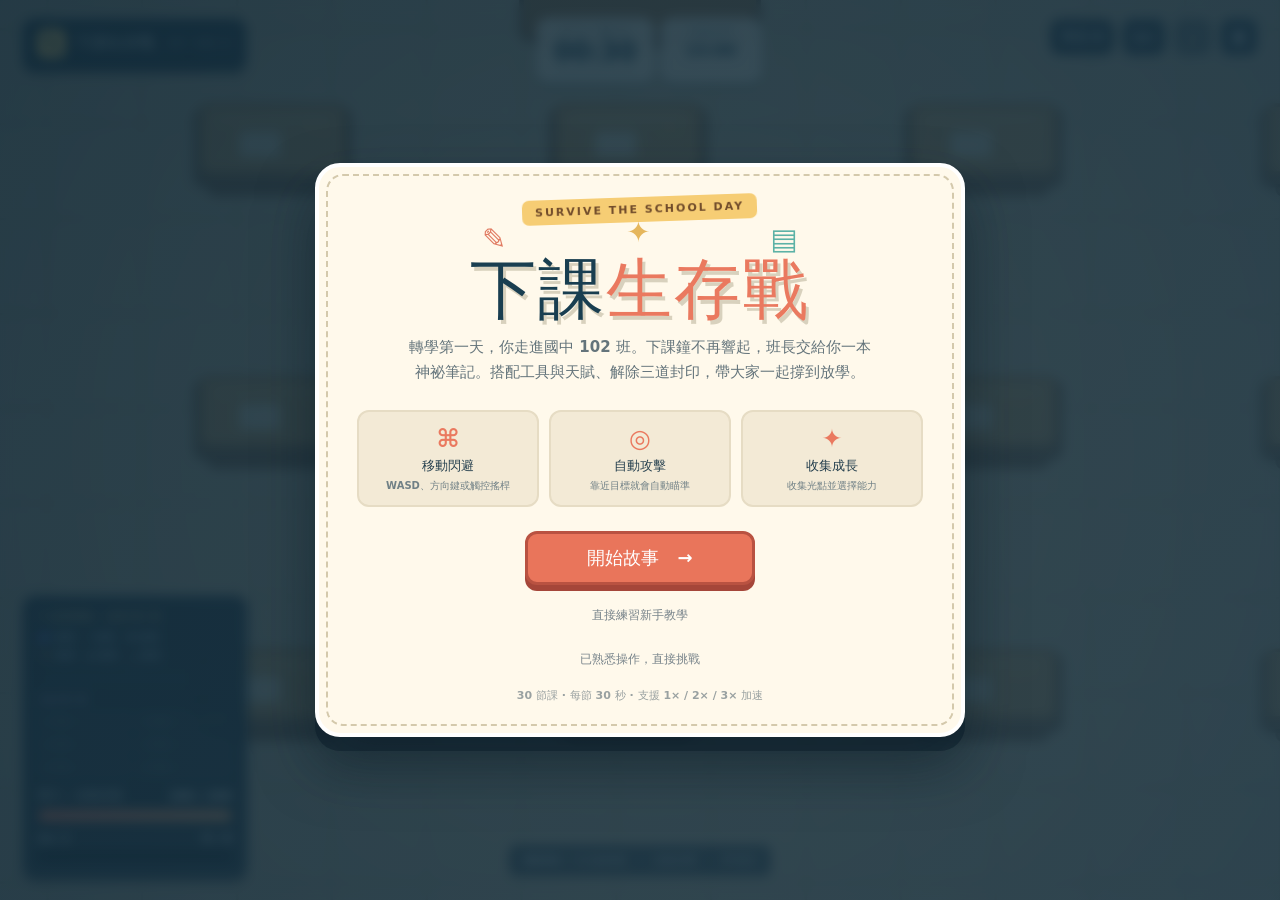
==== index.html @ 1d4821b0 "Polish gameplay, animate story, and expand enemy combat" ====
<!doctype html>
<html lang="zh-Hant">
<head>
  <meta charset="utf-8">
  <meta name="viewport" content="width=device-width, initial-scale=1, viewport-fit=cover">
  <meta name="theme-color" content="#172b3c">
  <title>下課生存戰｜國中 102 班</title>
  <link rel="stylesheet" href="style.css">
  <link rel="stylesheet" href="story.css">
  <link rel="stylesheet" href="tools.css">
  <link rel="stylesheet" href="polish.css">
</head>
<body>
  <main id="game-shell" aria-label="下課生存戰遊戲">
    <canvas id="game" aria-label="教室生存遊戲畫面"></canvas>

    <div class="topbar">
      <div class="brand"><span class="brand-icon">✎</span><span>下課生存戰</span><small>國中 102 班</small></div>
      <div class="hud-center">
        <div class="timer-box"><span id="lesson-label" class="hud-label">第 1 / 30 節</span><strong id="timer">00:30</strong><div class="lesson-progress" aria-hidden="true"><div id="lesson-fill"></div></div></div>
        <div class="wave-box"><span class="hud-label">距離放學</span><strong id="wave">15:00</strong></div>
      </div>
      <div class="hud-right"><span id="kill-count">擊退 0</span><button id="speed-btn" class="icon-btn speed-btn" aria-label="遊戲速度 1 倍，點擊切換" title="切換 1×、2×、3×（F）">1×</button><button id="sound-btn" class="icon-btn" aria-label="開啟音效" title="音效">♪</button><button id="pause-btn" class="icon-btn" aria-label="暫停遊戲" title="暫停">Ⅱ</button></div>
    </div>

    <div class="status-panel">
      <div class="loadout"><span id="loadout-label">✎ 鉛筆揮砍 · 道具 0 / 6</span><strong id="weapon-levels">🫐 0/5　⌖ 0/5　✹ 0/5<br>🏹 0/5　▰ 0/5　△ 0/5</strong></div>
      <div class="talent-loadout"><span id="talent-label">天賦 0 / 6</span><div id="talent-slots" class="talent-slots"></div></div>
      <small id="slow-label" class="slow-label" hidden>減速 3.0 秒</small>
      <small id="stun-label" class="stun-label" hidden>眩暈 1.0 秒</small>
      <small id="hp-warning" class="hp-warning" hidden role="status">體力偏低！保持移動、等候回血</small>
      <div class="status-row"><span title="每秒自動回復 2 點體力">體力 · 自動回復</span><strong id="hp-text">200 / 200</strong></div>
      <div class="bar hp-bar"><div id="hp-fill"></div></div>
      <div class="status-row xp-row"><span id="level-text">Lv. 1</span><strong id="xp-text">0 / 6</strong></div>
      <div class="bar xp-bar"><div id="xp-fill"></div></div>
    </div>

    <div id="toast" class="toast" aria-live="polite"></div>
    <aside id="chapter-dialogue" class="chapter-dialogue" hidden aria-label="102 班劇情對話">
      <div class="dialogue-heading"><span id="dialogue-speaker"></span><strong id="dialogue-title"></strong></div>
      <p id="dialogue-text" aria-live="polite"></p>
      <button id="dialogue-next" type="button">收起對話 ×</button>
    </aside>
    <div id="boss-health" class="boss-health" hidden><div><strong id="boss-name">Boss</strong><span id="boss-hp"></span></div><div class="bar"><div id="boss-fill"></div></div></div>
    <div class="bottom-hint">WASD / 方向鍵移動　·　自動攻擊　·　P 暫停</div>
    <div id="joystick" class="joystick" aria-hidden="true"><div id="stick"></div></div>
    <div id="tutorial-panel" class="tutorial-panel" hidden role="region" aria-label="新手教學">
      <span id="tutorial-count">教學 1 / 16 · 安全練習</span>
      <div class="tutorial-progress"><div id="tutorial-fill"></div></div>
      <strong id="tutorial-title" aria-live="polite">先熟悉移動</strong>
      <p id="tutorial-description">用 WASD、方向鍵或左下角搖桿移動轉學生。</p>
      <div id="tutorial-objective" class="tutorial-objective"></div>
      <small id="tutorial-feedback" class="tutorial-feedback"></small>
      <ul id="tutorial-detail" class="tutorial-detail" hidden>
        <li>第 5～9 節逐步加入威龍、比特、深藍、訓犬員與戳眼方塊人；第 10 節起加入牧羊人。</li>
        <li>避開手雷與陷阱警示，先處理召喚者；深藍可從側面或背後攻擊。被戳眼時半邊視野會遮蔽 3 秒。</li>
        <li>第 11 節起，大聲公方塊人會發射音波；命中後眩暈 1 秒，暫時不能移動或發動攻擊。</li>
        <li>第 12 節起，飛踢方塊人會叫出倒楣蛋，再把他踢飛當成遠程武器；看到準備動作就側移閃避。</li>
        <li>第 13 節起，閃身拳手會快速側移接昇龍拳，離開前方扇形或繞背閃避；第 14 節起，飛踢重擊手會直線飛踢再重擊，先側移躲飛踢，再離開落地提示圈。</li>
        <li>第 10 節：瓶蓋收藏家會丟瓶蓋。</li>
        <li>第 20 節：雙人單車隊，一人衝撞、一人丟輪胎；兩人都倒下才算擊敗。</li>
        <li>第 30 節：擊敗最終 Boss，撐到放學鐘響才能通關。</li>
        <li>Boss 登場時場上小怪與敵方投射物、陷阱消失；Boss 戰暫停課節計時與小怪生成。整組 Boss 擊敗後恢復倒數。</li>
        <li>Boss 半血後會暴走，加快攻擊；看到蓄力方向先閃避，再找空檔反擊。</li>
        <li>工具與天賦各最多裝備 6 個，鉛筆另外保留。每種工具最多 5 級。</li>
      </ul>
      <div class="tutorial-actions"><button id="tutorial-next" type="button" hidden>我準備好了 →</button><button id="skip-tutorial" type="button">跳過教學，開始挑戰</button></div>
    </div>

    <section id="start-screen" class="overlay visible" aria-labelledby="start-title">
      <div class="hero-card">
        <div class="hero-badge">SURVIVE THE SCHOOL DAY</div>
        <div class="hero-doodles"><span>✎</span><span>✦</span><span>▤</span></div>
        <h1 id="start-title">下課<span>生存戰</span></h1>
        <p class="hero-subtitle">轉學第一天，你走進國中 102 班。下課鐘不再響起，班長交給你一本神祕筆記。搭配工具與天賦、解除三道封印，帶大家一起撐到放學。</p>
        <div class="how-to">
          <div><span class="how-icon">⌘</span><strong>移動閃避</strong><small>WASD、方向鍵或觸控搖桿</small></div>
          <div><span class="how-icon">◎</span><strong>自動攻擊</strong><small>靠近目標就會自動瞄準</small></div>
          <div><span class="how-icon">✦</span><strong>收集成長</strong><small>收集光點並選擇能力</small></div>
        </div>
        <button id="start-btn" class="primary-btn">開始故事 <span>→</span></button>
        <button id="practice-btn" class="secondary-btn">直接練習新手教學</button>
        <button id="quick-start-btn" class="secondary-btn">已熟悉操作，直接挑戰</button>
        <p class="microcopy">30 節課 · 每節 30 秒 · 支援 1× / 2× / 3× 加速</p>
      </div>
    </section>

    <section id="story-screen" class="overlay" aria-labelledby="story-title">
      <div class="story-card">
        <div class="story-top"><span>102 班 · 轉學第一天</span><span id="story-progress">01 / 06</span></div>
        <div id="story-art" class="story-art animated-story-art" aria-hidden="true"><canvas id="story-canvas" width="900" height="300"></canvas></div>
        <h2 id="story-title"></h2>
        <p id="story-text"></p>
        <div class="story-actions"><button id="story-skip" class="text-btn">跳過劇情</button><button id="story-next" class="primary-btn">下一頁 <span>→</span></button></div>
      </div>
    </section>

    <section id="tutorial-done-screen" class="overlay" aria-labelledby="tutorial-done-title">
      <div class="modal-card end-modal">
        <div class="modal-kicker">READY!</div>
        <h2 id="tutorial-done-title">教學完成</h2>
        <p>你已完成移動、裝備、超級進化與閃避練習！正式挑戰從鉛筆開局，重新收集工具與天賦，撐過 30 節課並擊敗三組 Boss。</p>
        <div class="tutorial-recap"><span>✓ 移動與自動攻擊</span><span>✓ 三選一與拾取裝備</span><span>✓ 天賦配對與超級進化</span><span>✓ 閃避、減速與敵人提示</span><span>✓ 回血、暫停與倍速</span><span>✓ 裝備上限與 Boss 規則</span></div>
        <button id="tutorial-done-btn" class="primary-btn">進入教室 <span>→</span></button>
        <button id="tutorial-replay-btn" class="secondary-btn">再練習一次</button>
      </div>
    </section>

    <section id="upgrade-screen" class="overlay" aria-labelledby="upgrade-title">
      <div class="modal-card upgrade-modal">
        <div class="modal-kicker">LEVEL UP!</div>
        <h2 id="upgrade-title">課間靈感</h2>
        <p>工具與天賦隨機三選一，選完要撿起。工具滿 5 級＋對應天賦可超級進化。</p>
        <p id="tutorial-upgrade-guide" class="tutorial-upgrade-guide" hidden></p>
        <div id="upgrade-options" class="upgrade-options"></div>
        <div class="key-hint">按 1、2、3 也可以選擇</div>
        <button id="upgrade-skip-tutorial" class="secondary-btn" hidden>跳過教學，開始挑戰</button>
      </div>
    </section>

    <section id="pause-screen" class="overlay" aria-labelledby="pause-title">
      <div class="modal-card end-modal">
        <div class="modal-kicker">TAKE A BREATH</div>
        <h2 id="pause-title">暫停一下</h2>
        <p>準備好再回教室。</p>
        <details class="loadout-guide-panel" open><summary>我的裝備與進化條件</summary><div id="loadout-guide"></div></details>
        <details class="story-journal"><summary>102 班劇情回顧</summary><div id="pause-story-log"></div></details>
        <button id="resume-btn" class="primary-btn">繼續遊戲 <span>→</span></button>
        <button id="pause-restart-btn" class="secondary-btn">重新開始</button>
      </div>
    </section>

    <section id="end-screen" class="overlay" aria-labelledby="end-title">
      <div class="modal-card end-modal">
        <div id="end-kicker" class="modal-kicker">GAME OVER</div>
        <h2 id="end-title">再試一次！</h2>
        <p id="end-description"></p>
        <div class="ending-art" aria-hidden="true"><canvas id="ending-canvas" width="900" height="300"></canvas></div>
        <p id="end-epilogue" class="end-epilogue"></p>
        <details class="story-journal"><summary>102 班劇情回顧</summary><div id="end-story-log"></div></details>
        <div class="result-stats"><div><strong id="result-time">00:00</strong><span>課程進度</span></div><div><strong id="result-kills">0</strong><span>擊退敵人</span></div><div><strong id="result-level">1</strong><span>達到等級</span></div></div>
        <button id="restart-btn" class="primary-btn">再玩一局 <span>↻</span></button>
      </div>
    </section>
  </main>
  <script src="game.js" defer></script>
</body>
</html>
---- style.css ----
:root{font-family:Nunito,"Noto Sans TC",system-ui,sans-serif;color:#183249;background:#172b3c;font-synthesis:none}*{box-sizing:border-box}html,body{width:100%;height:100%;margin:0;overflow:hidden}button{font:inherit;cursor:pointer}#game-shell{position:relative;width:100%;height:100%;min-height:400px;overflow:hidden;background:#d9ceb7}canvas{display:block;width:100%;height:100%;touch-action:none}.topbar{position:absolute;top:0;left:0;right:0;display:flex;align-items:flex-start;justify-content:space-between;gap:16px;padding:18px 22px;pointer-events:none}.brand,.hud-center,.hud-right{pointer-events:auto}.brand{display:flex;align-items:center;gap:9px;padding:9px 13px;background:#172b3ce8;border:2px solid #ffffff24;border-radius:13px;box-shadow:0 5px 0 #0c1b28aa;color:white;font-weight:900;white-space:nowrap}.brand-icon{display:grid;place-items:center;width:29px;height:29px;border-radius:8px;color:#17384c;background:#ffd36f;font-size:23px}.brand small{display:block;margin-left:5px;color:#a7b9bd;font-size:9px;font-weight:800;letter-spacing:1.4px}.hud-center{display:flex;gap:7px}.timer-box,.wave-box{min-width:100px;padding:5px 15px 7px;text-align:center;background:#fff9eae9;border:2px solid #fff;border-radius:12px;box-shadow:0 5px 0 #344a4850}.hud-label{display:block;color:#708082;font-size:10px;font-weight:900;letter-spacing:1px}.timer-box strong{font-size:26px;line-height:1;color:#17384c;font-variant-numeric:tabular-nums}.wave-box strong{font-size:16px;line-height:1.5;color:#17384c}.hud-right{display:flex;align-items:center;gap:8px}#kill-count{padding:9px 12px;color:white;background:#172b3ce8;border-radius:10px;font-size:13px;font-weight:900}.icon-btn{width:38px;height:38px;color:white;background:#172b3ce8;border:2px solid #ffffff44;border-radius:10px;font-size:18px;font-weight:900}.icon-btn:hover,.icon-btn:focus-visible{background:#34546a}.icon-btn.muted{opacity:.55}.status-panel{position:absolute;left:22px;bottom:24px;width:226px;padding:12px 14px;background:#172b3ce9;border:2px solid #ffffff25;border-radius:14px;box-shadow:0 6px 0 #0d1b29a8;color:white}.status-row{display:flex;justify-content:space-between;align-items:center;margin-bottom:6px;font-size:12px;font-weight:900}.status-row strong{font-variant-numeric:tabular-nums}.xp-row{margin-top:10px}.bar{height:11px;overflow:hidden;border-radius:10px;background:#0d1d2a;box-shadow:inset 0 2px 3px #0007}.bar>div{height:100%;width:100%;border-radius:inherit;transition:width .18s}.hp-bar>div{background:linear-gradient(90deg,#ff7a63,#ffb075)}.xp-bar>div{background:linear-gradient(90deg,#6bd4d0,#a5e9c8)}.bottom-hint{position:absolute;left:50%;bottom:24px;transform:translateX(-50%);padding:8px 14px;background:#172b3cb9;border-radius:8px;color:#fff;font-size:11px;font-weight:800;white-space:nowrap;pointer-events:none}.toast{position:absolute;left:50%;top:100px;transform:translate(-50%,-12px);opacity:0;padding:9px 17px;border-radius:12px;background:#17384de8;color:white;font-size:15px;font-weight:900;box-shadow:0 4px 0 #0c1b28aa;transition:opacity .2s,transform .2s;pointer-events:none;white-space:nowrap}.toast.show{opacity:1;transform:translate(-50%,0)}.overlay{position:absolute;inset:0;display:none;align-items:center;justify-content:center;padding:18px;background:linear-gradient(130deg,#102a39db,#1b3544db);backdrop-filter:blur(6px);z-index:5}.overlay.visible{display:flex}.hero-card,.modal-card{position:relative;width:min(100%,650px);padding:30px 38px;background:#fff9eb;border:4px solid #fff;border-radius:25px;box-shadow:0 14px 0 #0b1d2a88,0 28px 55px #08182188;text-align:center}.hero-card:before,.modal-card:before{content:"";position:absolute;inset:7px;border:2px dashed #d4c9ac;border-radius:17px;pointer-events:none}.hero-badge,.modal-kicker{display:inline-block;padding:6px 13px;background:#f6cd74;border-radius:7px;color:#714c2b;font-size:11px;font-weight:900;letter-spacing:2px;transform:rotate(-2deg)}.hero-doodles{display:flex;justify-content:center;gap:120px;height:13px;color:#e17b62;font-size:29px;font-weight:900}.hero-doodles span:nth-child(2){color:#e5b65c;transform:translateY(-7px)}.hero-doodles span:nth-child(3){color:#5cb2a6}h1,h2,p{margin-top:0}.hero-card h1{margin:17px 0 7px;color:#193e50;font-size:clamp(38px,6vw,66px);font-weight:900;letter-spacing:2px;line-height:1.15;text-shadow:3px 4px 0 #d8d1bd}.hero-card h1 span{color:#ea795f}.hero-subtitle{max-width:470px;margin:0 auto 24px;color:#64747b;font-size:15px;font-weight:700;line-height:1.7}.how-to{display:grid;grid-template-columns:repeat(3,1fr);gap:10px;margin-bottom:24px}.how-to>div{padding:12px 7px;background:#f3ead6;border:2px solid #e6dcc4;border-radius:12px}.how-icon{display:block;height:33px;color:#ea795f;font-size:25px;font-weight:900}.how-to strong{display:block;color:#233e4d;font-size:13px}.how-to small{display:block;margin-top:4px;color:#708086;font-size:10px;font-weight:700}.primary-btn{min-width:230px;padding:12px 25px;background:#e9755b;border:3px solid #b95241;border-radius:12px;box-shadow:0 6px 0 #a54639;color:#fff;font-size:18px;font-weight:900;transition:transform .1s,box-shadow .1s}.primary-btn span{margin-left:12px}.primary-btn:hover,.primary-btn:focus-visible{background:#f28866;transform:translateY(-2px)}.primary-btn:active{transform:translateY(5px);box-shadow:0 1px 0 #a54639}.microcopy{margin:15px 0 0;color:#99a1a1;font-size:11px;font-weight:800}.modal-card{width:min(100%,580px);padding:34px}.modal-card h2{margin:14px 0 5px;color:#193e50;font-size:39px;font-weight:900}.modal-card>p{margin-bottom:20px;color:#6e7a7d;font-weight:700}.upgrade-options{display:grid;grid-template-columns:repeat(3,1fr);gap:10px}.upgrade-card{min-height:178px;padding:14px 10px 12px;background:#f3ead6;border:3px solid #e4d9c0;border-radius:14px;text-align:center;transition:transform .15s,border-color .15s,background .15s}.upgrade-card:hover,.upgrade-card:focus-visible{transform:translateY(-5px);border-color:#ea795f;background:#fff1d5}.upgrade-card .up-icon{display:grid;place-items:center;width:59px;height:59px;margin:0 auto 10px;background:#fffaf0;border:3px solid #ead9bd;border-radius:14px;color:#e7755b;font-size:33px;font-weight:900}.upgrade-card strong{display:block;color:#17384c;font-size:15px;font-weight:900}.upgrade-card small{display:block;margin-top:6px;color:#697980;font-size:11px;font-weight:700;line-height:1.4}.key-hint{margin-top:17px;color:#9b9a8d;font-size:11px;font-weight:800}.end-modal{max-width:460px}.end-modal .primary-btn{margin-top:12px}.secondary-btn{display:block;margin:17px auto 0;padding:5px 10px;color:#77838a;background:none;border:0;font-size:12px;font-weight:900}.secondary-btn:hover{text-decoration:underline}.result-stats{display:flex;justify-content:space-around;margin:22px 0 15px;padding:15px;background:#f3ead6;border-radius:12px}.result-stats div{display:flex;flex-direction:column}.result-stats strong{color:#193e50;font-size:25px}.result-stats span{color:#7e8a8d;font-size:11px;font-weight:800}.joystick{position:absolute;left:27px;bottom:35px;display:none;width:116px;height:116px;border:3px solid #ffffff7a;border-radius:50%;background:#1537496b;touch-action:none;z-index:2}.joystick:after{content:"";position:absolute;inset:26px;border:1px dashed #ffffff80;border-radius:50%}#stick{position:absolute;left:35px;top:35px;width:40px;height:40px;border:3px solid #fff;border-radius:50%;background:#e9755bdc;box-shadow:0 3px 8px #17384c88;z-index:1}@media (pointer:coarse){.joystick{display:block}.bottom-hint{display:none}.status-panel{left:auto;right:15px;bottom:19px;width:180px}}@media(max-width:650px){.topbar{padding:10px;gap:5px}.brand{padding:6px;gap:4px;font-size:12px}.brand-icon{width:24px;height:24px;font-size:19px}.brand small,.wave-box,.bottom-hint{display:none}.timer-box{min-width:76px;padding:5px}.timer-box strong{font-size:20px}.hud-label{font-size:8px}.hud-right{gap:4px}#kill-count{display:none}.icon-btn{width:30px;height:32px;font-size:15px}.hero-card,.modal-card{padding:22px 18px}.hero-card h1{font-size:42px}.hero-subtitle{font-size:12px;margin-bottom:15px}.how-to{gap:5px;margin-bottom:16px}.how-to>div{padding:9px 4px}.how-to strong{font-size:11px}.how-to small{font-size:9px}.how-icon{font-size:20px;height:26px}.upgrade-options{gap:5px}.upgrade-card{min-height:156px;padding:9px 5px}.upgrade-card .up-icon{width:43px;height:43px;font-size:25px}.upgrade-card strong{font-size:12px}.upgrade-card small{font-size:9px}.modal-card h2{font-size:30px}.status-panel{width:162px;padding:8px}.status-row{font-size:10px}.bar{height:8px}}@media(max-height:600px){.hero-card{padding-top:14px;padding-bottom:14px}.hero-card h1{margin-top:7px}.hero-subtitle{margin-bottom:10px}.how-to{margin-bottom:10px}.microcopy{margin-top:8px}.modal-card{padding-top:17px;padding-bottom:17px}}
---- story.css ----
.story-card{width:min(100%,620px);padding:24px 28px 28px;background:#fff9e9;border:4px solid #fff;border-radius:23px;box-shadow:0 13px 0 #0b1d2a88,0 25px 55px #08182188}.story-top{display:flex;justify-content:space-between;align-items:center;color:#a07449;font-size:11px;font-weight:900;letter-spacing:1px}.story-art{position:relative;height:180px;margin:14px 0 18px;overflow:hidden;background:#e5d5ad;border:3px solid #c8b88f;border-radius:14px}.story-art:before{content:"";position:absolute;left:14%;top:15%;width:72%;height:43%;background:#347264;border:8px solid #926e4c;border-radius:5px;box-shadow:0 83px 0 -16px #b88252,0 91px 0 -14px #866247}.story-art:after{content:"✦";position:absolute;left:50%;top:21%;transform:translateX(-50%);color:#f2e8c8;font-size:55px;filter:drop-shadow(0 0 10px #fff)}.story-art.scene-1:after{content:"新同學";top:28%;font-size:33px;font-weight:900;letter-spacing:8px;white-space:nowrap}.story-art.scene-2{background:#b8c2b5}.story-art.scene-2:after{content:"?";top:15%;font-size:80px}.story-art.scene-3{background:#9db5aa}.story-art.scene-3:after{content:"撐到放學";top:30%;font-size:29px;font-weight:900;white-space:nowrap}.story-card h2{margin:0 0 8px;color:#193e50;font-size:30px;font-weight:900}.story-card p{min-height:62px;margin-bottom:12px;color:#5d7076;font-size:15px;font-weight:700;line-height:1.8}.story-actions{display:flex;align-items:center;justify-content:space-between}.story-actions .primary-btn{min-width:150px;font-size:15px}.text-btn{padding:8px;color:#8b9696;background:none;border:0;font-size:12px;font-weight:900}.text-btn:hover{text-decoration:underline}.tutorial-panel{position:absolute;left:50%;top:75px;z-index:3;width:min(360px,calc(100vw - 24px));padding:13px 17px;transform:translateX(-50%);background:#fff9eb;border:3px solid #fff;border-radius:12px;box-shadow:0 6px 0 #10263566;text-align:center}.tutorial-panel[hidden]{display:none}.tutorial-panel span{display:block;color:#d76e54;font-size:10px;font-weight:900;letter-spacing:1px}.tutorial-panel strong{display:block;margin:2px 0;color:#183e50;font-size:17px;font-weight:900}.tutorial-panel p{margin:0 0 5px;color:#5f7479;font-size:11px;font-weight:700}.tutorial-panel button{padding:3px;color:#9a9e99;background:none;border:0;font-size:10px;font-weight:900;text-decoration:underline}.loadout{display:flex;justify-content:space-between;gap:6px;margin-bottom:10px;padding-bottom:8px;border-bottom:1px solid #ffffff2b;color:#ffe4a3;font-size:11px;font-weight:900}.loadout strong{color:#c5dff6}@media(max-width:650px){.story-card{padding:17px}.story-art{height:130px}.story-card h2{font-size:24px}.story-card p{font-size:12px;min-height:56px}.tutorial-panel{top:56px;width:230px;padding:7px 9px}.tutorial-panel strong{font-size:13px}.tutorial-panel p{font-size:9px}.tutorial-panel button{font-size:9px}.loadout{font-size:9px}}
.tutorial-panel{width:min(430px,calc(100vw - 24px));padding:14px 18px;max-height:calc(100vh - 100px);overflow-y:auto}.tutorial-panel p{font-size:12px;line-height:1.6;margin:5px 0 8px}.tutorial-progress{height:5px;margin:7px 0 9px;border-radius:5px;background:#e9dfc8;overflow:hidden}#tutorial-fill{height:100%;background:linear-gradient(90deg,#e88568,#efc773);transition:width .2s}.tutorial-objective{padding:7px 9px;background:#e5eee3;border-radius:7px;color:#3e6b61;font-size:12px;font-weight:900;line-height:1.5}.tutorial-feedback{display:block;margin:6px 0;color:#a27744;font-size:10px;font-weight:800}.tutorial-actions{display:flex;align-items:center;justify-content:space-between;gap:10px;position:sticky;bottom:-14px;background:#fff9eb;padding:6px 0 3px}.tutorial-panel #tutorial-next{padding:7px 12px;border-radius:7px;background:#d9775c;color:white;text-decoration:none;font-size:12px}.tutorial-panel #tutorial-next[hidden],.tutorial-detail[hidden],.tutorial-upgrade-guide[hidden],#upgrade-skip-tutorial[hidden]{display:none}.tutorial-detail{text-align:left;padding-left:17px;margin:9px 0;color:#637576;font-size:11px;line-height:1.7}.tutorial-detail li{margin:4px 0}.tutorial-recap{display:grid;grid-template-columns:repeat(2,minmax(0,1fr));gap:7px;margin:16px 0 20px;text-align:left;font-size:10px;font-weight:800;color:#4b7e70}.tutorial-recap span{padding:7px;background:#e7efe2;border-radius:6px}.modal-card .tutorial-upgrade-guide{padding:8px 12px;margin-bottom:12px;border:1px solid #e6ba64;border-radius:8px;background:#fff0c9;color:#88642a;font-size:12px;line-height:1.5}.icon-btn.tutorial-focus{border-color:#ffdf7a;box-shadow:0 0 0 4px #ffde7450;animation:tutorial-pulse 1.3s ease-in-out infinite}@keyframes tutorial-pulse{50%{box-shadow:0 0 0 7px #ffde7420}}@media(max-width:650px){.tutorial-panel{width:min(300px,calc(100vw - 24px));padding:10px 12px}.tutorial-panel p,.tutorial-objective{font-size:10px}.tutorial-feedback,.tutorial-detail{font-size:9px}.tutorial-recap{font-size:9px}.tutorial-actions{bottom:-10px}}@media(max-height:550px){.tutorial-panel{top:58px;left:10px;transform:none;width:235px;max-height:160px;padding:8px 10px}.tutorial-panel strong{font-size:13px}.tutorial-panel p{font-size:10px}.tutorial-progress{margin:4px 0}.tutorial-actions{bottom:-8px}.tutorial-detail{font-size:9px}}@media(prefers-reduced-motion:reduce){.icon-btn.tutorial-focus{animation:none}#tutorial-fill{transition:none}}
.chapter-dialogue{position:absolute;right:22px;bottom:24px;z-index:2;width:min(390px,calc(100vw - 44px));padding:12px 15px;color:#f2ead8;background:#17384df2;border:2px solid #d9c18e;border-radius:13px;box-shadow:0 5px 0 #10253488}.chapter-dialogue[hidden]{display:none}.dialogue-heading{display:flex;align-items:center;gap:9px;font-size:11px}.dialogue-heading span{padding:3px 6px;border-radius:5px;background:#f2cc78;color:#55402c;font-weight:900}.dialogue-heading strong{color:#f6dea6}.chapter-dialogue p{margin:8px 0;font-size:12px;line-height:1.8}.chapter-dialogue button{display:block;margin-left:auto;padding:4px 7px;color:#c2e7e0;background:#284c59;border:1px solid #87b3ad;border-radius:5px;font-size:10px}.story-journal{margin:12px 0;text-align:left;padding:8px 10px;background:#f3ead6;border:1px solid #d4c8ae;border-radius:8px;font-size:11px}.story-journal summary{cursor:pointer;color:#3c6669;font-weight:900}.story-journal>div{max-height:180px;overflow-y:auto;margin-top:7px}.story-journal article{padding:8px 0;border-top:1px dashed #c7bca5}.story-journal strong{color:#6e5035;font-size:11px}.story-journal p{margin:5px 0;color:#647278;font-size:11px;line-height:1.7}.end-modal .end-epilogue{font-size:12px;line-height:1.8;margin-bottom:10px}.stun-label{display:block;margin-bottom:8px;color:#f5d484;font-size:10px;font-weight:900}.stun-label[hidden]{display:none}.story-art.scene-1:after{content:"102 班"}.story-art.scene-2:after{content:"下課鐘？";font-size:36px;top:26%}@media(pointer:coarse),(max-width:650px){.chapter-dialogue{right:10px;top:70px;bottom:auto;width:min(310px,calc(100vw - 20px));padding:9px 11px}.chapter-dialogue p{font-size:11px;line-height:1.65}.dialogue-heading{font-size:10px}}@media(max-height:550px){.chapter-dialogue{top:auto;bottom:12px;right:10px;width:270px;padding:7px 10px}.chapter-dialogue p{font-size:10px;line-height:1.5;margin:5px 0}.story-journal>div{max-height:100px}.story-art{height:100px;margin:8px 0}.story-card p{min-height:0;margin-bottom:8px}.story-card{max-height:calc(100vh - 30px);overflow-y:auto}.end-modal{max-height:calc(100vh - 30px);overflow-y:auto}}
@media(pointer:coarse),(max-width:650px){.chapter-dialogue.boss-dialogue{top:142px}}@media(max-height:550px){.chapter-dialogue{top:58px;bottom:auto;max-height:140px;overflow-y:auto}.chapter-dialogue.boss-dialogue{top:58px;left:190px;right:10px;width:auto;max-width:270px}}
.animated-story-art:before,.animated-story-art:after{display:none}.animated-story-art{background:#e8dbc0}.animated-story-art canvas,.ending-art canvas{width:100%;height:100%;object-fit:contain}.ending-art{height:130px;margin:12px 0;overflow:hidden;background:#e8dbc0;border:2px solid #d3c29f;border-radius:10px}.chapter-dialogue.story-boss-cue{border-color:#f2b867;box-shadow:0 0 0 3px #e9a15426,0 5px 0 #10253488}.story-card h2{animation:story-heading-in .35s ease-out}.end-modal .end-epilogue{animation:story-heading-in .55s ease-out}@keyframes story-heading-in{from{opacity:0;transform:translateY(6px)}to{opacity:1;transform:translateY(0)}}@media(max-width:650px){.ending-art{height:105px}}@media(max-height:550px){.ending-art{height:85px}.story-card h2{font-size:22px}}@media(prefers-reduced-motion:reduce){.story-card h2,.end-modal .end-epilogue{animation:none}}
.story-card,.end-modal{max-height:calc(100dvh - 36px);overflow-y:auto}.story-card p{font-size:20px;line-height:1.75;color:#435d65}.chapter-dialogue{width:min(460px,calc(100vw - 44px));max-height:calc(100dvh - 170px);overflow-y:auto}.chapter-dialogue p{font-size:18px;line-height:1.75}.dialogue-heading{font-size:14px;flex-wrap:wrap}.chapter-dialogue button{font-size:13px;padding:6px 10px}.end-modal .end-epilogue{font-size:18px;line-height:1.75}.story-journal,.story-journal strong{font-size:14px}.story-journal p{font-size:16px;line-height:1.75}@media(pointer:coarse),(max-width:650px){.story-card p{font-size:18px;min-height:0}.chapter-dialogue{width:min(360px,calc(100vw - 20px))}.chapter-dialogue p{font-size:16px;line-height:1.65}.dialogue-heading{font-size:13px}.end-modal .end-epilogue{font-size:16px}}@media(max-height:550px){.story-card p{font-size:17px}.chapter-dialogue{max-height:140px}.chapter-dialogue p{font-size:16px;line-height:1.5}}
---- tools.css ----
.loadout{flex-wrap:wrap;gap:5px}.loadout strong{display:block;width:100%;font-size:11px}.upgrade-card{min-height:228px}.upgrade-card .up-icon{width:84px;height:70px}.up-icon canvas{display:block;width:84px;height:70px}.upgrade-card .appearance-name{color:#b07b37;font-weight:900}.upgrade-card .tool-meter{margin-top:12px;color:#459287;font-size:10px;white-space:nowrap}.upgrade-card:disabled{cursor:default;opacity:.62;transform:none;border-color:#cbbd9e;background:#e9e3d4}.upgrade-card.maxed .up-icon{background:#fff1c2;border-color:#d6b565}@media(max-width:650px){.loadout strong{font-size:9px}.upgrade-card{min-height:204px}.upgrade-card .up-icon,.up-icon canvas{width:62px;height:52px}.upgrade-card .tool-meter{font-size:8px}}@media(max-height:550px){.upgrade-card{min-height:185px}.upgrade-card .up-icon,.up-icon canvas{width:60px;height:50px}.upgrade-card .tool-meter{margin-top:6px}}
.loadout strong{white-space:pre-line;line-height:1.7}
.tool-role.football{background:#d4e8dc;color:#437a60}.tool-role.plane{background:#d4e9f6;color:#4b7d9d}.tool-role.chalk{background:#efdeec;color:#92738b}.tool-role.stapler{background:#edd6cf;color:#9a6251}.tool-role.book{background:#dce7d5;color:#507747}.tool-role.bell{background:#f1e3c3;color:#9a762d}.slow-label{display:block;margin-bottom:8px;color:#9adcf1;font-size:10px;font-weight:900}.slow-label[hidden]{display:none}
.speed-btn{width:44px;font-size:14px}.speed-btn.accelerated{background:#785099;border-color:#d5b3ed}.talent-loadout{margin:7px 0 10px;padding-top:7px;border-top:1px solid #ffffff26;font-size:10px}.talent-loadout>span{display:block;margin-bottom:5px;color:#d4b8ef;font-weight:900}.talent-slots{display:grid;grid-template-columns:repeat(2,minmax(0,1fr));gap:4px}.talent-slot{padding:3px 4px;border-radius:5px;background:#ffffff0b;color:#718995;font-size:9px;white-space:nowrap}.talent-slot.equipped{background:#ae84d72b;color:#e7d3ff}.talent-slot.evolved{background:#a46ac34a;outline:1px solid #e8c16d;color:#ffe5a1}.upgrade-modal{width:min(100%,760px)}.upgrade-card.talent-card{background:#eee3f4;border-color:#d9c5e9}.talent-card .up-icon{background:#f9f2ff;border-color:#d9c5e9}.upgrade-card .talent-role{background:#dac5ef;color:#6a4489}.upgrade-card .upgrade-stats{padding:7px 5px;background:#fff9e8b0;border-radius:6px;color:#355765;font-size:10px;line-height:1.6}.upgrade-card .evolution-hint{padding-top:6px;border-top:1px dashed #c3a4d3;color:#795497;font-size:10px;font-weight:900;line-height:1.6}.upgrade-card.talent-card:hover,.upgrade-card.talent-card:focus-visible{border-color:#ad83ce;background:#f4eafa}@media(max-width:650px){.speed-btn{width:32px;font-size:11px}.talent-slot{font-size:8px;padding:3px 2px}.talent-loadout{margin:5px 0 7px}.upgrade-card .upgrade-stats,.upgrade-card .evolution-hint{font-size:9px}.upgrade-modal{padding-left:12px;padding-right:12px}}@media(max-height:760px){#upgrade-screen{align-items:flex-start}.upgrade-modal{margin:auto 0;flex-shrink:0}}@media(max-height:550px){.talent-slots{grid-template-columns:repeat(3,minmax(0,1fr))}.talent-slot{font-size:7px}.talent-loadout{margin-bottom:5px}}
.upgrade-card .tool-role{display:inline-block;padding:3px 7px;margin-top:7px;border-radius:6px;font-weight:900;font-size:10px}.tool-role.blueberry{background:#dcebc9;color:#4a743e}.tool-role.pistol{background:#dce8f3;color:#426b8b}.tool-role.firecracker{background:#f9dacc;color:#a34f36}.tool-role.bow{background:#eddfc4;color:#8b642d}.tool-role.eraser{background:#f2d9e7;color:#9a527c}.tool-role.ruler{background:#d0ece6;color:#2e7c70}.upgrade-card .upgrade-effect{min-height:32px;line-height:1.5;color:#405c69}.upgrade-card{min-height:260px}#upgrade-screen{overflow-y:auto}.upgrade-card .appearance-name{margin-top:7px}@media(max-width:650px){.upgrade-card{min-height:236px}.upgrade-card .tool-role{font-size:8px;padding:3px 5px}.upgrade-card .upgrade-effect{min-height:40px}}@media(max-height:550px){#upgrade-screen{align-items:flex-start}.upgrade-card{min-height:215px}.upgrade-card .tool-role{margin-top:4px}.upgrade-card .appearance-name,.upgrade-card .upgrade-effect{margin-top:4px}}
.boss-health{position:absolute;top:76px;left:22px;width:240px;padding:10px 13px;color:#fff;background:#392b45ed;border:2px solid #ffc87a80;border-radius:12px;pointer-events:none}.boss-health[hidden]{display:none}.boss-health>div:first-child{display:flex;justify-content:space-between;gap:8px;margin-bottom:6px;font-size:11px}.boss-health .bar>div{background:linear-gradient(90deg,#dd7085,#ffd17d)}@media(max-width:650px){.boss-health{top:63px;left:10px;width:165px;padding:7px}.boss-health>div:first-child{font-size:9px}}
---- polish.css ----
/* Keep menus and upgrade choices reachable on narrow and short screens. */
#game-shell { min-height: 0; }
.overlay { padding: max(18px, env(safe-area-inset-top)) max(18px, env(safe-area-inset-right)) max(18px, env(safe-area-inset-bottom)) max(18px, env(safe-area-inset-left)); overflow-y: auto; }
.hero-card, .modal-card, .story-card { max-height: calc(100dvh - 36px); overflow-y: auto; overscroll-behavior: contain; }
.hero-card, .modal-card { flex-shrink: 0; }
button:focus-visible, summary:focus-visible { outline: 3px solid #358b9a; outline-offset: 4px; }
.lesson-progress { height: 4px; margin-top: 5px; overflow: hidden; border-radius: 4px; background: #d7dfd3; }
.lesson-progress > div { height: 100%; width: 0; background: #47998d; }
.hp-warning { display: block; margin-bottom: 7px; color: #ffd69a; font-size: 11px; font-weight: 900; line-height: 1.5; }
.hp-warning[hidden] { display: none; }
.toast { max-width: calc(100vw - 32px); white-space: normal; text-align: center; line-height: 1.6; }
.loadout-guide-panel { margin: 15px 0; padding: 12px; border: 1px solid #c5d9cc; border-radius: 10px; background: #e7eee2; text-align: left; }
.loadout-guide-panel summary { color: #365e59; font-size: 15px; font-weight: 900; cursor: pointer; }
#loadout-guide { max-height: 210px; overflow-y: auto; margin-top: 8px; }
#loadout-guide article { padding: 9px 0; border-top: 1px dashed #b6c7b8; }
#loadout-guide strong { color: #244e58; font-size: 14px; }
#loadout-guide p { margin: 5px 0 0; color: #496568; font-size: 14px; line-height: 1.7; }
.upgrade-card small { font-size: 12px; }
.upgrade-card .upgrade-stats, .upgrade-card .evolution-hint { font-size: 11px; }
.upgrade-card .upgrade-effect { min-height: 0; }
@media (pointer: coarse) {
  .icon-btn, .speed-btn { min-width: 44px; min-height: 44px; }
  .secondary-btn, .text-btn, .chapter-dialogue button, .tutorial-panel button { min-height: 44px; }
  .joystick { left: max(20px, env(safe-area-inset-left)); bottom: max(24px, env(safe-area-inset-bottom)); }
}
@media (max-width: 650px) {
  .status-panel { bottom: max(12px, env(safe-area-inset-bottom)); }
  .talent-slot:not(.equipped) { display: none; }
  .talent-slots { gap: 3px; }
  .toast { top: 112px; font-size: 14px; }
  .timer-box { max-width: 155px; }
  .hud-label { line-height: 1.4; }
  .chapter-dialogue { max-height: min(230px, calc(100dvh - 270px)); }
}
@media (max-width: 520px) {
  .topbar .brand { display: none; }
  .topbar { gap: 8px; }
  .upgrade-options { grid-template-columns: 1fr; gap: 12px; }
  .upgrade-card { min-height: 0; padding: 16px; }
  .upgrade-card .up-icon { float: left; margin: 0 12px 8px 0; }
  .upgrade-card strong { font-size: 18px; }
  .upgrade-card .tool-role, .upgrade-card .tool-meter { font-size: 12px; }
  .upgrade-card small, .upgrade-card .upgrade-stats, .upgrade-card .evolution-hint { font-size: 13px; }
  .upgrade-card .upgrade-effect { clear: both; padding-top: 5px; }
  .upgrade-modal h2 { font-size: 29px; }
  .upgrade-modal > p { font-size: 14px; line-height: 1.6; }
}
@media (max-height: 550px) {
  .overlay { padding-top: 12px; padding-bottom: 12px; }
  .hero-card, .modal-card, .story-card { max-height: calc(100dvh - 24px); }
  .status-panel { max-height: 135px; overflow-y: auto; }
  .chapter-dialogue { max-height: 140px; }
  #loadout-guide { max-height: 130px; }
}
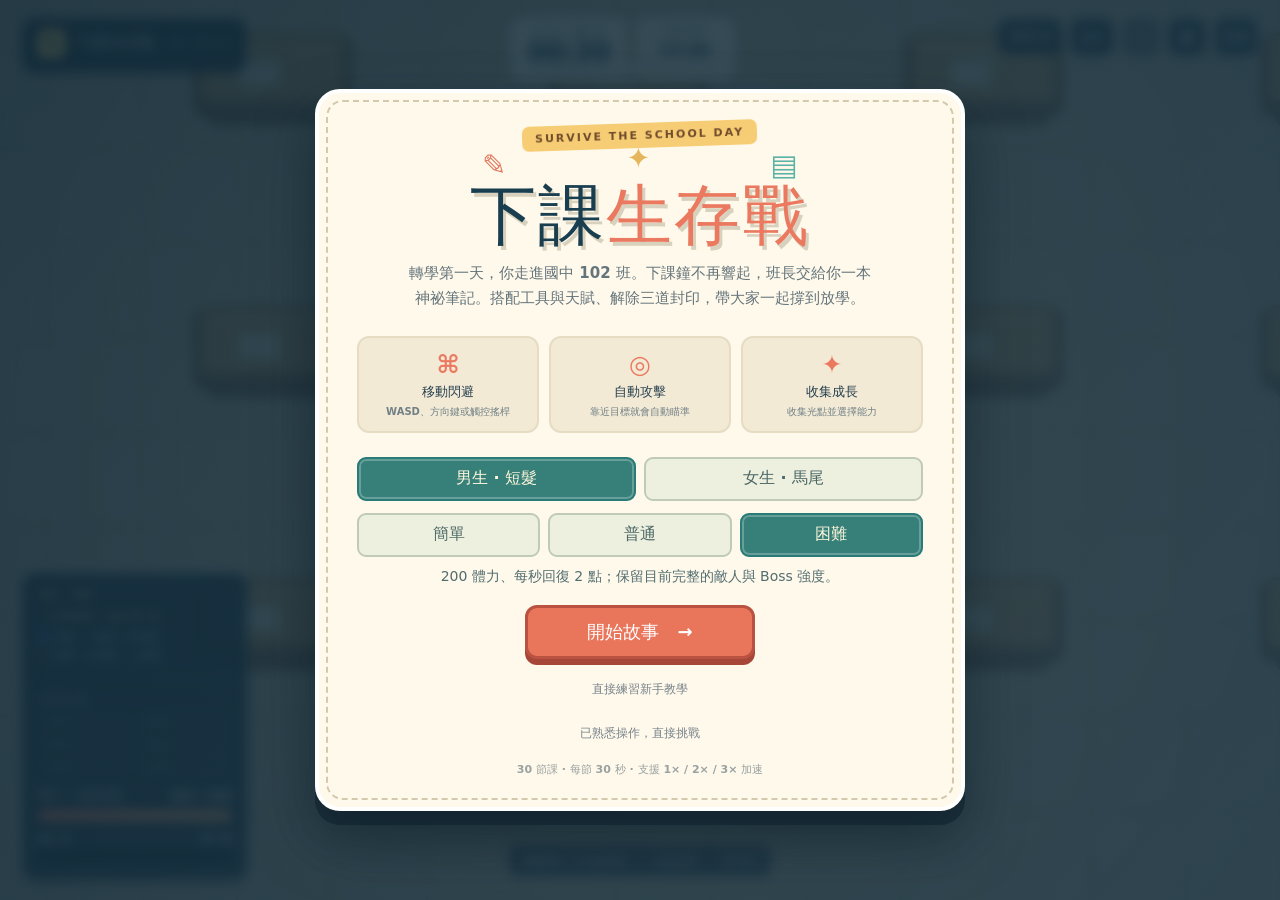
==== commit 24f4c1aa: "Add character selection and classroom cover" ====
--- a/index.html
+++ b/index.html
@@ -20,10 +20,11 @@
         <div class="timer-box"><span id="lesson-label" class="hud-label">第 1 / 30 節</span><strong id="timer">00:30</strong><div class="lesson-progress" aria-hidden="true"><div id="lesson-fill"></div></div></div>
         <div class="wave-box"><span class="hud-label">距離放學</span><strong id="wave">15:00</strong></div>
       </div>
-      <div class="hud-right"><span id="kill-count">擊退 0</span><button id="speed-btn" class="icon-btn speed-btn" aria-label="遊戲速度 1 倍，點擊切換" title="切換 1×、2×、3×（F）">1×</button><button id="sound-btn" class="icon-btn" aria-label="開啟音效" title="音效">♪</button><button id="pause-btn" class="icon-btn" aria-label="暫停遊戲" title="暫停">Ⅱ</button></div>
+      <div class="hud-right"><span id="kill-count">擊退 0</span><button id="speed-btn" class="icon-btn speed-btn" aria-label="遊戲速度 1 倍，點擊切換" title="切換 1×、2×、3×（F）">1×</button><button id="sound-btn" class="icon-btn" aria-label="開啟音效" title="音效">♪</button><button id="pause-btn" class="icon-btn" aria-label="暫停遊戲" title="暫停">Ⅱ</button><button id="hud-toggle" class="icon-btn" aria-label="隱藏選單與生命欄" aria-expanded="true" title="隱藏遊戲介面（H）">隱藏</button></div>
     </div>
 
     <div class="status-panel">
+      <div id="difficulty-indicator" class="difficulty-indicator">難度：困難</div>
       <div class="loadout"><span id="loadout-label">✎ 鉛筆揮砍 · 道具 0 / 6</span><strong id="weapon-levels">🫐 0/5　⌖ 0/5　✹ 0/5<br>🏹 0/5　▰ 0/5　△ 0/5</strong></div>
       <div class="talent-loadout"><span id="talent-label">天賦 0 / 6</span><div id="talent-slots" class="talent-slots"></div></div>
       <small id="slow-label" class="slow-label" hidden>減速 3.0 秒</small>
@@ -37,6 +38,7 @@
 
     <div id="toast" class="toast" aria-live="polite"></div>
     <aside id="chapter-dialogue" class="chapter-dialogue" hidden aria-label="102 班劇情對話">
+      <canvas id="dialogue-portrait" class="dialogue-portrait" width="144" height="144" aria-hidden="true" hidden></canvas>
       <div class="dialogue-heading"><span id="dialogue-speaker"></span><strong id="dialogue-title"></strong></div>
       <p id="dialogue-text" aria-live="polite"></p>
       <button id="dialogue-next" type="button">收起對話 ×</button>
@@ -56,9 +58,10 @@
         <li>避開手雷與陷阱警示，先處理召喚者；深藍可從側面或背後攻擊。被戳眼時半邊視野會遮蔽 3 秒。</li>
         <li>第 11 節起，大聲公方塊人會發射音波；命中後眩暈 1 秒，暫時不能移動或發動攻擊。</li>
         <li>第 12 節起，飛踢方塊人會叫出倒楣蛋，再把他踢飛當成遠程武器；看到準備動作就側移閃避。</li>
-        <li>第 13 節起，閃身拳手會快速側移接昇龍拳，離開前方扇形或繞背閃避；第 14 節起，飛踢重擊手會直線飛踢再重擊，先側移躲飛踢，再離開落地提示圈。</li>
+        <li>第 13 節起，瞬移拳手會瞬移到身旁再出拳，現身後離開扇形或繞背閃避；第 14 節起，三球召喚者會召喚 3 顆球，看到方向線就側移閃避。</li>
         <li>第 10 節：瓶蓋收藏家會丟瓶蓋。</li>
-        <li>第 20 節：雙人單車隊，一人衝撞、一人丟輪胎；兩人都倒下才算擊敗。</li>
+        <li>第 20 節：雙人單車隊，一人衝撞、一人丟輪胎；一人倒下就觸發劇情，兩人都倒下才結束 Boss 戰。</li>
+        <li>課桌和講桌是實體障礙，會擋住你、敵人和敵方攻擊；沿著走道移動，也能利用桌子掩護。</li>
         <li>第 30 節：擊敗最終 Boss，撐到放學鐘響才能通關。</li>
         <li>Boss 登場時場上小怪與敵方投射物、陷阱消失；Boss 戰暫停課節計時與小怪生成。整組 Boss 擊敗後恢復倒數。</li>
         <li>Boss 半血後會暴走，加快攻擊；看到蓄力方向先閃避，再找空檔反擊。</li>
@@ -78,6 +81,9 @@
           <div><span class="how-icon">◎</span><strong>自動攻擊</strong><small>靠近目標就會自動瞄準</small></div>
           <div><span class="how-icon">✦</span><strong>收集成長</strong><small>收集光點並選擇能力</small></div>
         </div>
+        <div class="difficulty-picker" role="group" aria-label="選擇主角"><button id="character-boy" type="button" class="selected" aria-pressed="true">男生 · 短髮</button><button id="character-girl" type="button" aria-pressed="false">女生 · 馬尾</button></div>
+        <div class="difficulty-picker" role="group" aria-label="選擇遊戲難度"><button id="difficulty-easy" type="button" aria-pressed="false">簡單</button><button id="difficulty-normal" type="button" aria-pressed="false">普通</button><button id="difficulty-hard" type="button" class="selected" aria-pressed="true">困難</button></div>
+        <p id="difficulty-description" class="difficulty-description" aria-live="polite"></p>
         <button id="start-btn" class="primary-btn">開始故事 <span>→</span></button>
         <button id="practice-btn" class="secondary-btn">直接練習新手教學</button>
         <button id="quick-start-btn" class="secondary-btn">已熟悉操作，直接挑戰</button>
@@ -112,6 +118,7 @@
         <h2 id="upgrade-title">課間靈感</h2>
         <p>工具與天賦隨機三選一，選完要撿起。工具滿 5 級＋對應天賦可超級進化。</p>
         <p id="tutorial-upgrade-guide" class="tutorial-upgrade-guide" hidden></p>
+        <div id="upgrade-refresh" class="upgrade-refresh" hidden><button id="upgrade-reroll" type="button" title="免費刷新升級選項（R）">↻ 刷新一次（免費）</button><span id="upgrade-refresh-note" role="status">每次升級限用一次，也可按 R。</span></div>
         <div id="upgrade-options" class="upgrade-options"></div>
         <div class="key-hint">按 1、2、3 也可以選擇</div>
         <button id="upgrade-skip-tutorial" class="secondary-btn" hidden>跳過教學，開始挑戰</button>
@@ -127,6 +134,7 @@
         <details class="story-journal"><summary>102 班劇情回顧</summary><div id="pause-story-log"></div></details>
         <button id="resume-btn" class="primary-btn">繼續遊戲 <span>→</span></button>
         <button id="pause-restart-btn" class="secondary-btn">重新開始</button>
+        <button id="pause-menu-btn" class="secondary-btn">結束本局，回主選單</button>
       </div>
     </section>
 
@@ -140,6 +148,7 @@
         <details class="story-journal"><summary>102 班劇情回顧</summary><div id="end-story-log"></div></details>
         <div class="result-stats"><div><strong id="result-time">00:00</strong><span>課程進度</span></div><div><strong id="result-kills">0</strong><span>擊退敵人</span></div><div><strong id="result-level">1</strong><span>達到等級</span></div></div>
         <button id="restart-btn" class="primary-btn">再玩一局 <span>↻</span></button>
+        <button id="end-menu-btn" class="secondary-btn">回主選單選擇難度</button>
       </div>
     </section>
   </main>
--- a/polish.css
+++ b/polish.css
@@ -4,6 +4,14 @@
 .hero-card, .modal-card, .story-card { max-height: calc(100dvh - 36px); overflow-y: auto; overscroll-behavior: contain; }
 .hero-card, .modal-card { flex-shrink: 0; }
 button:focus-visible, summary:focus-visible { outline: 3px solid #358b9a; outline-offset: 4px; }
+button { touch-action: manipulation; }
+.hud-right button, #dialogue-next { touch-action: none; user-select: none; -webkit-user-select: none; }
+button.touch-pressed { filter: brightness(1.12); }
+#hud-toggle { width: 44px; flex-shrink: 0; font-size: 12px; }
+.hud-hidden .topbar .brand, .hud-hidden .hud-center,
+.hud-hidden .hud-right > :not(#hud-toggle), .hud-hidden .status-panel,
+.hud-hidden .boss-health, .hud-hidden .bottom-hint { display: none; }
+.hud-hidden .topbar { justify-content: flex-end; }
 .lesson-progress { height: 4px; margin-top: 5px; overflow: hidden; border-radius: 4px; background: #d7dfd3; }
 .lesson-progress > div { height: 100%; width: 0; background: #47998d; }
 .hp-warning { display: block; margin-bottom: 7px; color: #ffd69a; font-size: 11px; font-weight: 900; line-height: 1.5; }
@@ -18,6 +26,19 @@
 .upgrade-card small { font-size: 12px; }
 .upgrade-card .upgrade-stats, .upgrade-card .evolution-hint { font-size: 11px; }
 .upgrade-card .upgrade-effect { min-height: 0; }
+.upgrade-refresh { display: flex; flex-wrap: wrap; justify-content: center; align-items: center; gap: 8px 12px; margin: 12px 0 16px; }
+.upgrade-refresh[hidden] { display: none; }
+#upgrade-reroll { min-height: 44px; padding: 9px 15px; border: 2px solid #397c77; border-radius: 9px; background: #d6ebe0; color: #235b58; font-size: 15px; font-weight: 900; }
+#upgrade-reroll:disabled { border-color: #c1c4b6; background: #e6e7dc; color: #697668; cursor: default; }
+#upgrade-refresh-note { font-size: 13px; line-height: 1.5; color: #4e686c; }
+.dialogue-portrait { float: left; width: 88px; height: 88px; margin: 0 12px 8px 0; border: 2px solid #ddcd9c; border-radius: 12px; }
+.dialogue-portrait[hidden] { display: none; }
+.chapter-dialogue button { clear: both; position: sticky; bottom: 0; }
+.difficulty-picker { display: flex; gap: 8px; margin: 12px 0 8px; }
+.difficulty-picker button { flex: 1; min-height: 44px; padding: 8px; border: 2px solid #c0cbb7; border-radius: 9px; background: #edf0df; color: #4c6766; font-weight: 900; }
+.difficulty-picker button.selected { border-color: #297b77; background: #377f79; color: #fff8dc; box-shadow: inset 0 0 0 2px #ffffff40; }
+.difficulty-description { margin-bottom: 18px; font-size: 14px; color: #526d70; line-height: 1.6; }
+.difficulty-indicator { margin-bottom: 7px; color: #efd298; font-size: 11px; font-weight: 900; }
 @media (pointer: coarse) {
   .icon-btn, .speed-btn { min-width: 44px; min-height: 44px; }
   .secondary-btn, .text-btn, .chapter-dialogue button, .tutorial-panel button { min-height: 44px; }
@@ -28,7 +49,7 @@
   .talent-slot:not(.equipped) { display: none; }
   .talent-slots { gap: 3px; }
   .toast { top: 112px; font-size: 14px; }
-  .timer-box { max-width: 155px; }
+  .timer-box { max-width: 96px; }
   .hud-label { line-height: 1.4; }
   .chapter-dialogue { max-height: min(230px, calc(100dvh - 270px)); }
 }
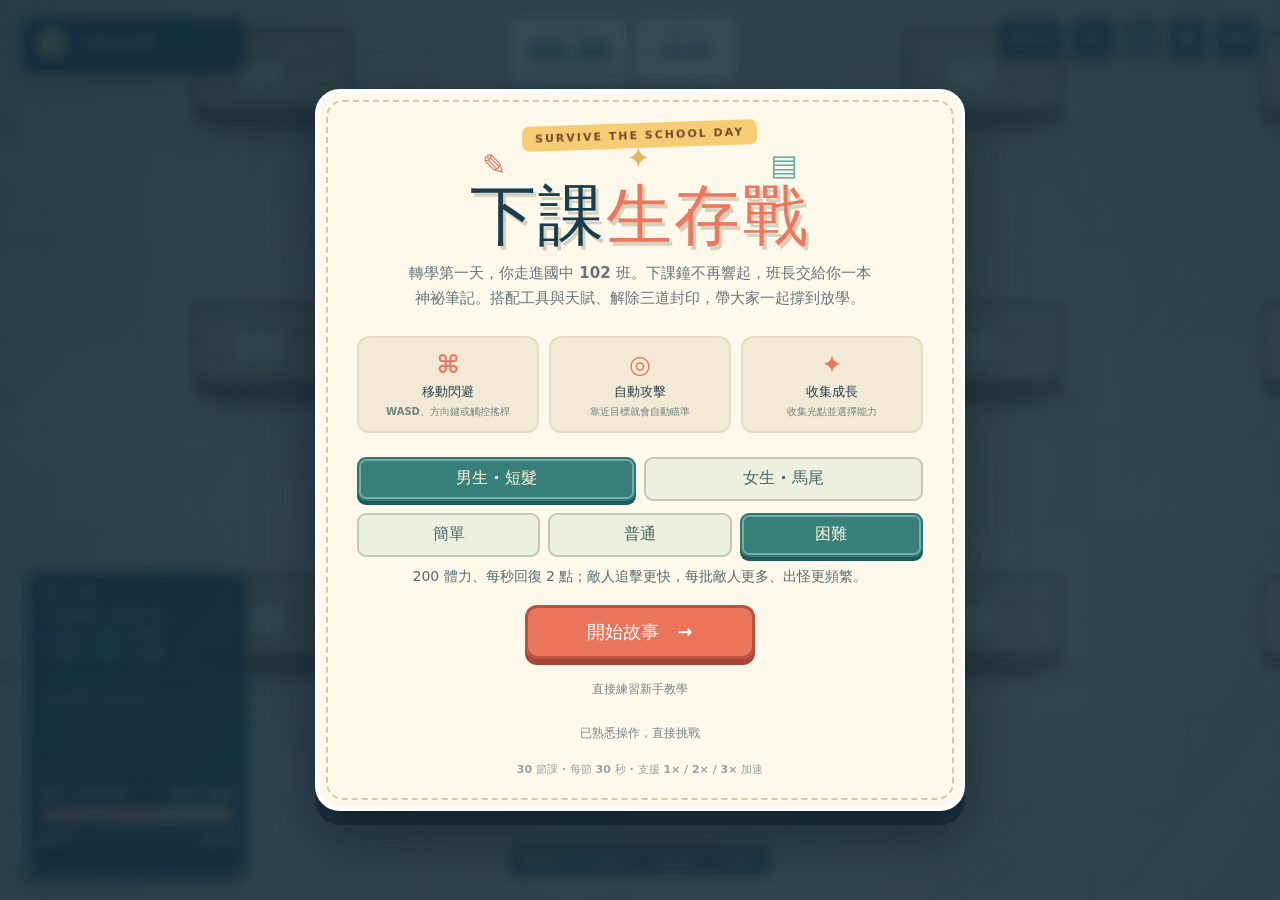
==== commit 3e25201d: "Expand enemy encounters and animate boss stories" ====
--- a/index.html
+++ b/index.html
@@ -40,10 +40,18 @@
     <aside id="chapter-dialogue" class="chapter-dialogue" hidden aria-label="102 班劇情對話">
       <canvas id="dialogue-portrait" class="dialogue-portrait" width="144" height="144" aria-hidden="true" hidden></canvas>
       <div class="dialogue-heading"><span id="dialogue-speaker"></span><strong id="dialogue-title"></strong></div>
+      <canvas id="dialogue-story-canvas" class="dialogue-story-canvas" width="440" height="120" aria-label="劇情動畫" hidden></canvas>
       <p id="dialogue-text" aria-live="polite"></p>
       <button id="dialogue-next" type="button">收起對話 ×</button>
     </aside>
-    <div id="boss-health" class="boss-health" hidden><div><strong id="boss-name">Boss</strong><span id="boss-hp"></span></div><div class="bar"><div id="boss-fill"></div></div></div>
+    <div id="boss-health" class="boss-health" hidden>
+      <div><strong id="boss-name">Boss</strong><span id="boss-hp"></span></div>
+      <div id="boss-single-bar" class="bar"><div id="boss-fill"></div></div>
+      <div id="boss-team-health" class="boss-team-health" hidden>
+        <div class="boss-member"><div><strong>衝撞手</strong><span id="boss-rider-0-hp"></span></div><div class="bar"><div id="boss-rider-0-fill"></div></div></div>
+        <div class="boss-member"><div><strong>擲胎手</strong><span id="boss-rider-1-hp"></span></div><div class="bar"><div id="boss-rider-1-fill"></div></div></div>
+      </div>
+    </div>
     <div class="bottom-hint">WASD / 方向鍵移動　·　自動攻擊　·　P 暫停</div>
     <div id="joystick" class="joystick" aria-hidden="true"><div id="stick"></div></div>
     <div id="tutorial-panel" class="tutorial-panel" hidden role="region" aria-label="新手教學">
@@ -59,13 +67,15 @@
         <li>第 11 節起，大聲公方塊人會發射音波；命中後眩暈 1 秒，暫時不能移動或發動攻擊。</li>
         <li>第 12 節起，飛踢方塊人會叫出倒楣蛋，再把他踢飛當成遠程武器；看到準備動作就側移閃避。</li>
         <li>第 13 節起，瞬移拳手會瞬移到身旁再出拳，現身後離開扇形或繞背閃避；第 14 節起，三球召喚者會召喚 3 顆球，看到方向線就側移閃避。</li>
-        <li>第 10 節：瓶蓋收藏家會丟瓶蓋。</li>
+        <li>第 15 節起，保健股長每隔一段時間幫附近敵人回血；第 16 節起，助威方塊人讓周圍敵人移動 1.5 倍速、攻擊間隔減半、傷害增加 25%。</li>
+        <li>第 17 節起，氣功方塊人會蓄力發射穿透課桌的光束；第 18 節起，重踢方塊人會先蓄力，再把命中的玩家踢飛到教室邊界。</li>
+        <li>第 10 節：瓶蓋收藏家丟出的瓶蓋會從課桌和牆壁反彈，5 秒後消失。</li>
         <li>第 20 節：雙人單車隊，一人衝撞、一人丟輪胎；一人倒下就觸發劇情，兩人都倒下才結束 Boss 戰。</li>
         <li>課桌和講桌是實體障礙，會擋住你、敵人和敵方攻擊；沿著走道移動，也能利用桌子掩護。</li>
         <li>第 30 節：擊敗最終 Boss，撐到放學鐘響才能通關。</li>
         <li>Boss 登場時場上小怪與敵方投射物、陷阱消失；Boss 戰暫停課節計時與小怪生成。整組 Boss 擊敗後恢復倒數。</li>
         <li>Boss 半血後會暴走，加快攻擊；看到蓄力方向先閃避，再找空檔反擊。</li>
-        <li>工具與天賦各最多裝備 6 個，鉛筆另外保留。每種工具最多 5 級。</li>
+        <li>先撿起並裝備 6 個不同道具，天賦才會出現在升級選項；天賦最多 6 個。鉛筆另外保留，每種工具最多 5 級。</li>
       </ul>
       <div class="tutorial-actions"><button id="tutorial-next" type="button" hidden>我準備好了 →</button><button id="skip-tutorial" type="button">跳過教學，開始挑戰</button></div>
     </div>
@@ -116,7 +126,7 @@
       <div class="modal-card upgrade-modal">
         <div class="modal-kicker">LEVEL UP!</div>
         <h2 id="upgrade-title">課間靈感</h2>
-        <p>工具與天賦隨機三選一，選完要撿起。工具滿 5 級＋對應天賦可超級進化。</p>
+        <p>先撿起並裝備滿 6 個道具，天賦才會加入三選一。選完還要撿起；工具滿 5 級＋對應天賦可超級進化。</p>
         <p id="tutorial-upgrade-guide" class="tutorial-upgrade-guide" hidden></p>
         <div id="upgrade-refresh" class="upgrade-refresh" hidden><button id="upgrade-reroll" type="button" title="免費刷新升級選項（R）">↻ 刷新一次（免費）</button><span id="upgrade-refresh-note" role="status">每次升級限用一次，也可按 R。</span></div>
         <div id="upgrade-options" class="upgrade-options"></div>
--- a/polish.css
+++ b/polish.css
@@ -39,12 +39,33 @@
 .difficulty-picker button.selected { border-color: #297b77; background: #377f79; color: #fff8dc; box-shadow: inset 0 0 0 2px #ffffff40; }
 .difficulty-description { margin-bottom: 18px; font-size: 14px; color: #526d70; line-height: 1.6; }
 .difficulty-indicator { margin-bottom: 7px; color: #efd298; font-size: 11px; font-weight: 900; }
+/* Give the classroom HUD a clearer hierarchy against the brighter floor. */
+.brand, #kill-count, .icon-btn, .status-panel { background: #173447ee; border-color: #e2e9dc50; box-shadow: 0 5px 0 #0b1c2bb3, 0 10px 22px #19373d36; }
+.brand-icon { background: linear-gradient(140deg, #ffeb9a, #edb85d); box-shadow: inset 0 -3px 0 #b47c41; }
+.timer-box, .wave-box { background: #fff9eaf2; border-color: #ffffff; box-shadow: 0 5px 0 #8c745b73, 0 9px 22px #564f3e30; }
+.timer-box strong { color: #235e62; }
+.lesson-progress { height: 6px; background: #d6d2be; }
+.lesson-progress > div { background: linear-gradient(90deg, #50a891, #b7d884); }
+.status-panel { border-left: 5px solid #84d4c1; }
+.hp-bar { height: 13px; }
+.hp-bar > div { background: linear-gradient(90deg, #f06462, #ffb27c); }
+.xp-bar > div { background: linear-gradient(90deg, #58c9ca, #b4e8b6); }
+.boss-health { box-shadow: 0 5px 0 #241727b5, 0 12px 28px #341e2870; }
+.boss-team-health[hidden], .dialogue-story-canvas[hidden], #boss-single-bar[hidden] { display: none; }
+.boss-team-health { display: grid; gap: 8px; }
+.boss-member > div:first-child { display: flex; justify-content: space-between; gap: 8px; margin-bottom: 4px; color: #ffe6c3; font-size: 11px; font-weight: 900; }
+.boss-member:nth-child(2) > div:first-child { color: #cceefa; }
+.boss-member .bar { height: 9px; }
+.boss-member:nth-child(2) .bar > div { background: linear-gradient(90deg, #6598ca, #b7e5ed); }
+.dialogue-story-canvas { display: block; clear: both; width: 100%; height: auto; max-height: 120px; margin: 8px 0; border: 2px solid #bca97e; border-radius: 8px; background: #e9dbc1; }
+.difficulty-picker button.selected { box-shadow: inset 0 0 0 2px #ffffff55, 0 4px 0 #215856; }
 @media (pointer: coarse) {
   .icon-btn, .speed-btn { min-width: 44px; min-height: 44px; }
   .secondary-btn, .text-btn, .chapter-dialogue button, .tutorial-panel button { min-height: 44px; }
   .joystick { left: max(20px, env(safe-area-inset-left)); bottom: max(24px, env(safe-area-inset-bottom)); }
 }
 @media (max-width: 650px) {
+  .dialogue-story-canvas { max-height: 78px; }
   .status-panel { bottom: max(12px, env(safe-area-inset-bottom)); }
   .talent-slot:not(.equipped) { display: none; }
   .talent-slots { gap: 3px; }
@@ -67,6 +88,7 @@
   .upgrade-modal > p { font-size: 14px; line-height: 1.6; }
 }
 @media (max-height: 550px) {
+  .dialogue-story-canvas { max-height: 55px; }
   .overlay { padding-top: 12px; padding-bottom: 12px; }
   .hero-card, .modal-card, .story-card { max-height: calc(100dvh - 24px); }
   .status-panel { max-height: 135px; overflow-y: auto; }
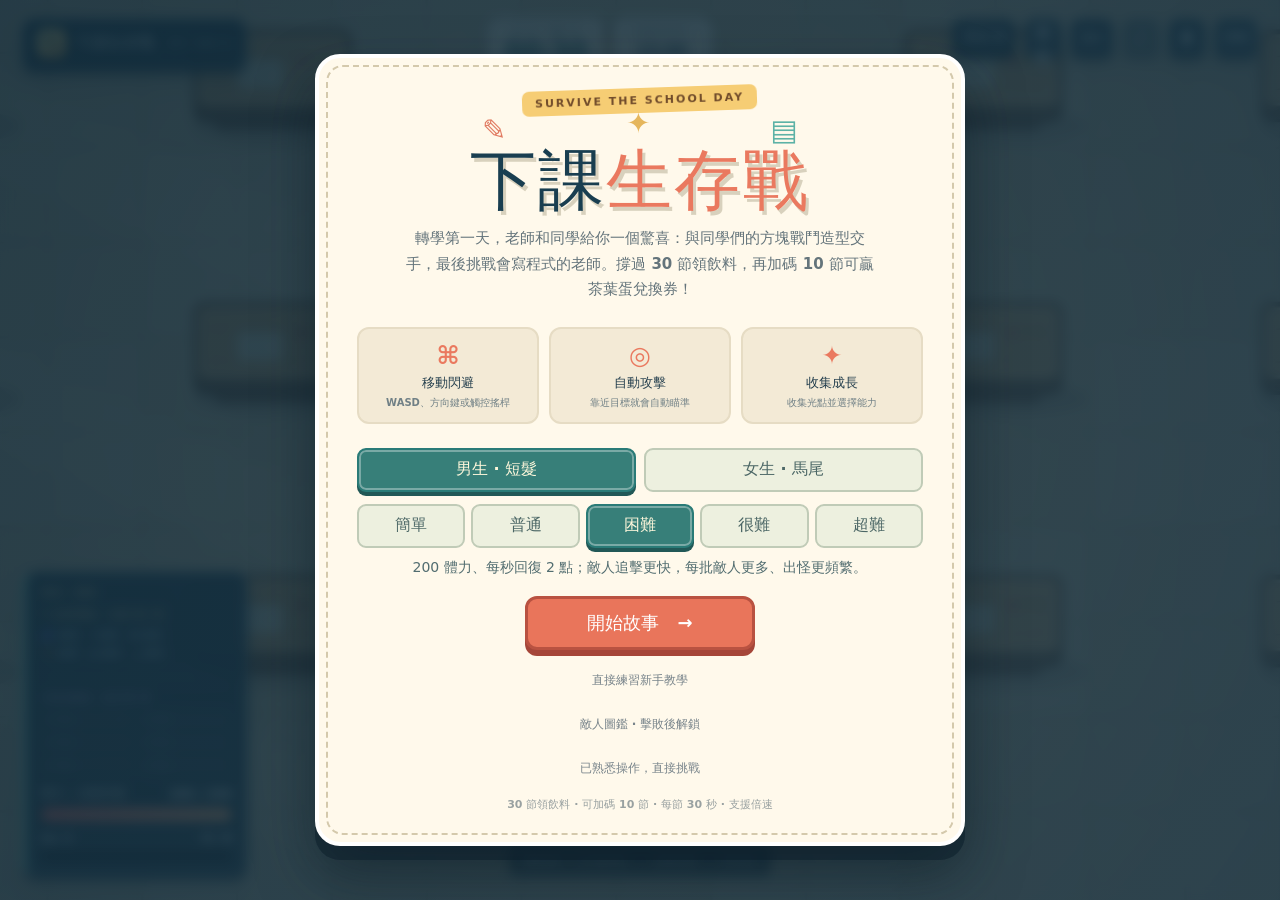
==== commit 452a72d3: "Add classroom chats, secret tools, and mobile controls" ====
--- a/index.html
+++ b/index.html
@@ -18,14 +18,15 @@
       <div class="brand"><span class="brand-icon">✎</span><span>下課生存戰</span><small>國中 102 班</small></div>
       <div class="hud-center">
         <div class="timer-box"><span id="lesson-label" class="hud-label">第 1 / 30 節</span><strong id="timer">00:30</strong><div class="lesson-progress" aria-hidden="true"><div id="lesson-fill"></div></div></div>
-        <div class="wave-box"><span class="hud-label">距離放學</span><strong id="wave">15:00</strong></div>
+        <div class="wave-box"><span id="wave-label" class="hud-label">距離領飲料</span><strong id="wave">15:00</strong></div>
       </div>
-      <div class="hud-right"><span id="kill-count">擊退 0</span><button id="speed-btn" class="icon-btn speed-btn" aria-label="遊戲速度 1 倍，點擊切換" title="切換 1×、2×、3×（F）">1×</button><button id="sound-btn" class="icon-btn" aria-label="開啟音效" title="音效">♪</button><button id="pause-btn" class="icon-btn" aria-label="暫停遊戲" title="暫停">Ⅱ</button><button id="hud-toggle" class="icon-btn" aria-label="隱藏選單與生命欄" aria-expanded="true" title="隱藏遊戲介面（H）">隱藏</button></div>
+      <div class="hud-right"><span id="kill-count">擊退 0</span><button id="bestiary-btn" class="icon-btn" aria-label="開啟敵人圖鑑" title="敵人圖鑑">圖鑑</button><button id="speed-btn" class="icon-btn speed-btn" aria-label="遊戲速度 1 倍，點擊切換" title="切換 1×、2×、3×（F）">1×</button><button id="sound-btn" class="icon-btn" aria-label="開啟音效" title="音效">♪</button><button id="pause-btn" class="icon-btn" aria-label="暫停遊戲" title="暫停">Ⅱ</button><button id="hud-toggle" class="icon-btn" aria-label="隱藏選單與生命欄" aria-expanded="true" title="隱藏遊戲介面（H）">隱藏</button></div>
     </div>
 
     <div class="status-panel">
       <div id="difficulty-indicator" class="difficulty-indicator">難度：困難</div>
       <div class="loadout"><span id="loadout-label">✎ 鉛筆揮砍 · 道具 0 / 6</span><strong id="weapon-levels">🫐 0/5　⌖ 0/5　✹ 0/5<br>🏹 0/5　▰ 0/5　△ 0/5</strong></div>
+      <div id="secret-tool" class="secret-tool" hidden>🤝 隱藏道具：大家的團結</div>
       <div class="talent-loadout"><span id="talent-label">天賦 0 / 6</span><div id="talent-slots" class="talent-slots"></div></div>
       <small id="slow-label" class="slow-label" hidden>減速 3.0 秒</small>
       <small id="stun-label" class="stun-label" hidden>眩暈 1.0 秒</small>
@@ -69,10 +70,11 @@
         <li>第 13 節起，瞬移拳手會瞬移到身旁再出拳，現身後離開扇形或繞背閃避；第 14 節起，三球召喚者會召喚 3 顆球，看到方向線就側移閃避。</li>
         <li>第 15 節起，保健股長每隔一段時間幫附近敵人回血；第 16 節起，助威方塊人讓周圍敵人移動 1.5 倍速、攻擊間隔減半、傷害增加 25%。</li>
         <li>第 17 節起，氣功方塊人會蓄力發射穿透課桌的光束；第 18 節起，重踢方塊人會先蓄力，再把命中的玩家踢飛到教室邊界。</li>
+        <li>第 19 節起，閃身拳手先側向閃身再出昇龍拳；第 20 節起，飛踢重擊手交替使用衝刺飛踢與近身重擊。兩種攻擊都有預告，第 20 節的 Boss 戰期間小怪暫停出現。</li>
         <li>第 10 節：瓶蓋收藏家丟出的瓶蓋會從課桌和牆壁反彈，5 秒後消失。</li>
         <li>第 20 節：雙人單車隊，一人衝撞、一人丟輪胎；一人倒下就觸發劇情，兩人都倒下才結束 Boss 戰。</li>
         <li>課桌和講桌是實體障礙，會擋住你、敵人和敵方攻擊；沿著走道移動，也能利用桌子掩護。</li>
-        <li>第 30 節：擊敗最終 Boss，撐到放學鐘響才能通關。</li>
+        <li>第 30 節：最終 Boss 是程式老師。看準程式碼預告線避開射擊與錯誤碼彈幕；打敗老師、撐到鐘響可領飲料，之後可加碼 10 節挑戰茶葉蛋兌換券。</li>
         <li>Boss 登場時場上小怪與敵方投射物、陷阱消失；Boss 戰暫停課節計時與小怪生成。整組 Boss 擊敗後恢復倒數。</li>
         <li>Boss 半血後會暴走，加快攻擊；看到蓄力方向先閃避，再找空檔反擊。</li>
         <li>先撿起並裝備 6 個不同道具，天賦才會出現在升級選項；天賦最多 6 個。鉛筆另外保留，每種工具最多 5 級。</li>
@@ -85,19 +87,20 @@
         <div class="hero-badge">SURVIVE THE SCHOOL DAY</div>
         <div class="hero-doodles"><span>✎</span><span>✦</span><span>▤</span></div>
         <h1 id="start-title">下課<span>生存戰</span></h1>
-        <p class="hero-subtitle">轉學第一天，你走進國中 102 班。下課鐘不再響起，班長交給你一本神祕筆記。搭配工具與天賦、解除三道封印，帶大家一起撐到放學。</p>
+        <p class="hero-subtitle">轉學第一天，老師和同學給你一個驚喜：與同學們的方塊戰鬥造型交手，最後挑戰會寫程式的老師。撐過 30 節領飲料，再加碼 10 節可贏茶葉蛋兌換券！</p>
         <div class="how-to">
           <div><span class="how-icon">⌘</span><strong>移動閃避</strong><small>WASD、方向鍵或觸控搖桿</small></div>
           <div><span class="how-icon">◎</span><strong>自動攻擊</strong><small>靠近目標就會自動瞄準</small></div>
           <div><span class="how-icon">✦</span><strong>收集成長</strong><small>收集光點並選擇能力</small></div>
         </div>
         <div class="difficulty-picker" role="group" aria-label="選擇主角"><button id="character-boy" type="button" class="selected" aria-pressed="true">男生 · 短髮</button><button id="character-girl" type="button" aria-pressed="false">女生 · 馬尾</button></div>
-        <div class="difficulty-picker" role="group" aria-label="選擇遊戲難度"><button id="difficulty-easy" type="button" aria-pressed="false">簡單</button><button id="difficulty-normal" type="button" aria-pressed="false">普通</button><button id="difficulty-hard" type="button" class="selected" aria-pressed="true">困難</button></div>
+        <div class="difficulty-picker difficulty-options" role="group" aria-label="選擇遊戲難度"><button id="difficulty-easy" type="button" aria-pressed="false">簡單</button><button id="difficulty-normal" type="button" aria-pressed="false">普通</button><button id="difficulty-hard" type="button" class="selected" aria-pressed="true">困難</button><button id="difficulty-very-hard" type="button" aria-pressed="false">很難</button><button id="difficulty-ultra-hard" type="button" aria-pressed="false">超難</button></div>
         <p id="difficulty-description" class="difficulty-description" aria-live="polite"></p>
         <button id="start-btn" class="primary-btn">開始故事 <span>→</span></button>
         <button id="practice-btn" class="secondary-btn">直接練習新手教學</button>
+        <button id="start-bestiary-btn" class="secondary-btn">敵人圖鑑 · 擊敗後解鎖</button>
         <button id="quick-start-btn" class="secondary-btn">已熟悉操作，直接挑戰</button>
-        <p class="microcopy">30 節課 · 每節 30 秒 · 支援 1× / 2× / 3× 加速</p>
+        <p class="microcopy">30 節領飲料 · 可加碼 10 節 · 每節 30 秒 · 支援倍速</p>
       </div>
     </section>
 
@@ -115,7 +118,7 @@
       <div class="modal-card end-modal">
         <div class="modal-kicker">READY!</div>
         <h2 id="tutorial-done-title">教學完成</h2>
-        <p>你已完成移動、裝備、超級進化與閃避練習！正式挑戰從鉛筆開局，重新收集工具與天賦，撐過 30 節課並擊敗三組 Boss。</p>
+        <p>你已完成移動、裝備、超級進化與閃避練習！正式挑戰從鉛筆開局，迎戰同學們，最後打敗會用程式攻擊的老師；撐過 30 節可領飲料，還能加碼 10 節挑戰茶葉蛋兌換券。</p>
         <div class="tutorial-recap"><span>✓ 移動與自動攻擊</span><span>✓ 三選一與拾取裝備</span><span>✓ 天賦配對與超級進化</span><span>✓ 閃避、減速與敵人提示</span><span>✓ 回血、暫停與倍速</span><span>✓ 裝備上限與 Boss 規則</span></div>
         <button id="tutorial-done-btn" class="primary-btn">進入教室 <span>→</span></button>
         <button id="tutorial-replay-btn" class="secondary-btn">再練習一次</button>
@@ -142,9 +145,33 @@
         <p>準備好再回教室。</p>
         <details class="loadout-guide-panel" open><summary>我的裝備與進化條件</summary><div id="loadout-guide"></div></details>
         <details class="story-journal"><summary>102 班劇情回顧</summary><div id="pause-story-log"></div></details>
+        <div class="cheat-panel"><label for="cheat-input">密技</label><div class="cheat-controls"><input id="cheat-input" type="text" autocomplete="off" spellcheck="false" placeholder="輸入密技"><button id="cheat-submit" type="button">啟動</button></div><small id="cheat-status" role="status">輸入後按「啟動」；每個密技每局可用一次。</small></div>
+        <button id="pause-bestiary-btn" class="secondary-btn">查看敵人圖鑑</button>
         <button id="resume-btn" class="primary-btn">繼續遊戲 <span>→</span></button>
         <button id="pause-restart-btn" class="secondary-btn">重新開始</button>
         <button id="pause-menu-btn" class="secondary-btn">結束本局，回主選單</button>
+      </div>
+    </section>
+
+    <section id="reward-screen" class="overlay" aria-labelledby="reward-title">
+      <div class="modal-card end-modal reward-modal">
+        <div class="modal-kicker">30 節課達成！</div>
+        <h2 id="reward-title">老師的飲料到手了！</h2>
+        <p>老師把一杯飲料遞給你，同學們齊聲歡呼。班長拿出另一張獎券：「新同學，還想再撐 10 節課嗎？」</p>
+        <div class="reward-prizes"><span>🥤 飲料：已獲得</span><span>🥚 茶葉蛋兌換券：再撐 10 節</span></div>
+        <button id="claim-drink-btn" class="primary-btn">領飲料，今天放學 <span>→</span></button>
+        <button id="accept-bonus-btn" class="secondary-btn">加碼 10 節，挑戰茶葉蛋兌換券</button>
+      </div>
+    </section>
+
+    <section id="bestiary-screen" class="overlay" aria-labelledby="bestiary-title">
+      <div class="modal-card bestiary-modal">
+        <div class="modal-kicker">102 班 · 敵人記錄</div>
+        <h2 id="bestiary-title">敵人圖鑑</h2>
+        <p id="bestiary-progress" role="status">已解鎖 0 / 23</p>
+        <p>擊敗對應敵人至少 1 隻，就能查看招式與應對方式。進度會保存在這台裝置。</p>
+        <div id="bestiary-list" class="bestiary-list"></div>
+        <button id="bestiary-close-btn" class="primary-btn">返回 <span>→</span></button>
       </div>
     </section>
 
--- a/polish.css
+++ b/polish.css
@@ -35,6 +35,8 @@
 .dialogue-portrait[hidden] { display: none; }
 .chapter-dialogue button { clear: both; position: sticky; bottom: 0; }
 .difficulty-picker { display: flex; gap: 8px; margin: 12px 0 8px; }
+.difficulty-options { display: grid; grid-template-columns: repeat(5, minmax(0, 1fr)); gap: 6px; }
+.difficulty-options button { min-width: 0; padding: 8px 3px; white-space: nowrap; }
 .difficulty-picker button { flex: 1; min-height: 44px; padding: 8px; border: 2px solid #c0cbb7; border-radius: 9px; background: #edf0df; color: #4c6766; font-weight: 900; }
 .difficulty-picker button.selected { border-color: #297b77; background: #377f79; color: #fff8dc; box-shadow: inset 0 0 0 2px #ffffff40; }
 .difficulty-description { margin-bottom: 18px; font-size: 14px; color: #526d70; line-height: 1.6; }
@@ -47,6 +49,14 @@
 .lesson-progress { height: 6px; background: #d6d2be; }
 .lesson-progress > div { background: linear-gradient(90deg, #50a891, #b7d884); }
 .status-panel { border-left: 5px solid #84d4c1; }
+.secret-tool { margin: 7px 0; padding: 5px 7px; border: 1px solid #f5dd91; border-radius: 7px; background: #866132; color: #fff5cc; font-size: 11px; font-weight: 900; }
+.secret-tool[hidden] { display: none; }
+.cheat-panel { margin: 12px 0 8px; padding: 12px; border: 2px dashed #c7aa72; border-radius: 12px; background: #f8edd3; text-align: left; }
+.cheat-panel label { display: block; margin-bottom: 6px; color: #4c655b; font-size: 13px; font-weight: 900; }
+.cheat-controls { display: flex; gap: 7px; }
+.cheat-controls input { min-width: 0; flex: 1; padding: 9px 10px; border: 2px solid #b7c8b7; border-radius: 8px; background: #fffdf5; color: #274850; font: inherit; font-size: 14px; }
+.cheat-controls button { padding: 8px 12px; border: 0; border-radius: 8px; background: #568b79; color: #fff; font: inherit; font-weight: 900; }
+.cheat-panel small { display: block; margin-top: 6px; color: #6c7a72; font-size: 11px; }
 .hp-bar { height: 13px; }
 .hp-bar > div { background: linear-gradient(90deg, #f06462, #ffb27c); }
 .xp-bar > div { background: linear-gradient(90deg, #58c9ca, #b4e8b6); }
@@ -62,7 +72,7 @@
 @media (pointer: coarse) {
   .icon-btn, .speed-btn { min-width: 44px; min-height: 44px; }
   .secondary-btn, .text-btn, .chapter-dialogue button, .tutorial-panel button { min-height: 44px; }
-  .joystick { left: max(20px, env(safe-area-inset-left)); bottom: max(24px, env(safe-area-inset-bottom)); }
+  .joystick { left: 50%; top: calc(50% + 12vh); bottom: auto; transform: translate(-50%, -50%); }
 }
 @media (max-width: 650px) {
   .dialogue-story-canvas { max-height: 78px; }
@@ -95,3 +105,17 @@
   .chapter-dialogue { max-height: 140px; }
   #loadout-guide { max-height: 130px; }
 }
+.reward-prizes { display: grid; gap: 9px; margin: 18px 0; text-align: left; }
+.reward-prizes span { display: block; padding: 12px 14px; border: 2px solid #c8d8c3; border-radius: 10px; background: #ecf1df; color: #345e5c; font-weight: 900; }
+.reward-modal > button { width: 100%; margin-top: 9px; }
+.bestiary-modal { width: min(880px, 96vw); max-height: min(90dvh, 850px); overflow-y: auto; }
+.bestiary-list { display: grid; grid-template-columns: repeat(2, minmax(0, 1fr)); gap: 10px; margin: 14px 0 20px; text-align: left; }
+.bestiary-entry { padding: 13px; border: 2px solid #b8c9c0; border-radius: 12px; background: #eff3e8; }
+.bestiary-entry.unlocked { border-color: #69a49a; background: #e9f4eb; }
+.bestiary-entry.locked { background: #e0e5df; color: #64716e; }
+.bestiary-entry h3 { margin: 0 0 7px; color: #274d52; font-size: 17px; }
+.bestiary-entry p { margin: 4px 0; font-size: 14px; line-height: 1.55; }
+.bestiary-entry.illustrated { grid-column: 1 / -1; }
+.move-art-scroll { max-width: 100%; overflow-x: auto; margin-top: 10px; }
+.move-art-scroll img { display: block; width: 800px; max-width: none; height: 280px; border-radius: 8px; }
+@media (max-width: 650px) { .bestiary-list { grid-template-columns: 1fr; } .bestiary-modal { max-height: 94dvh; } }
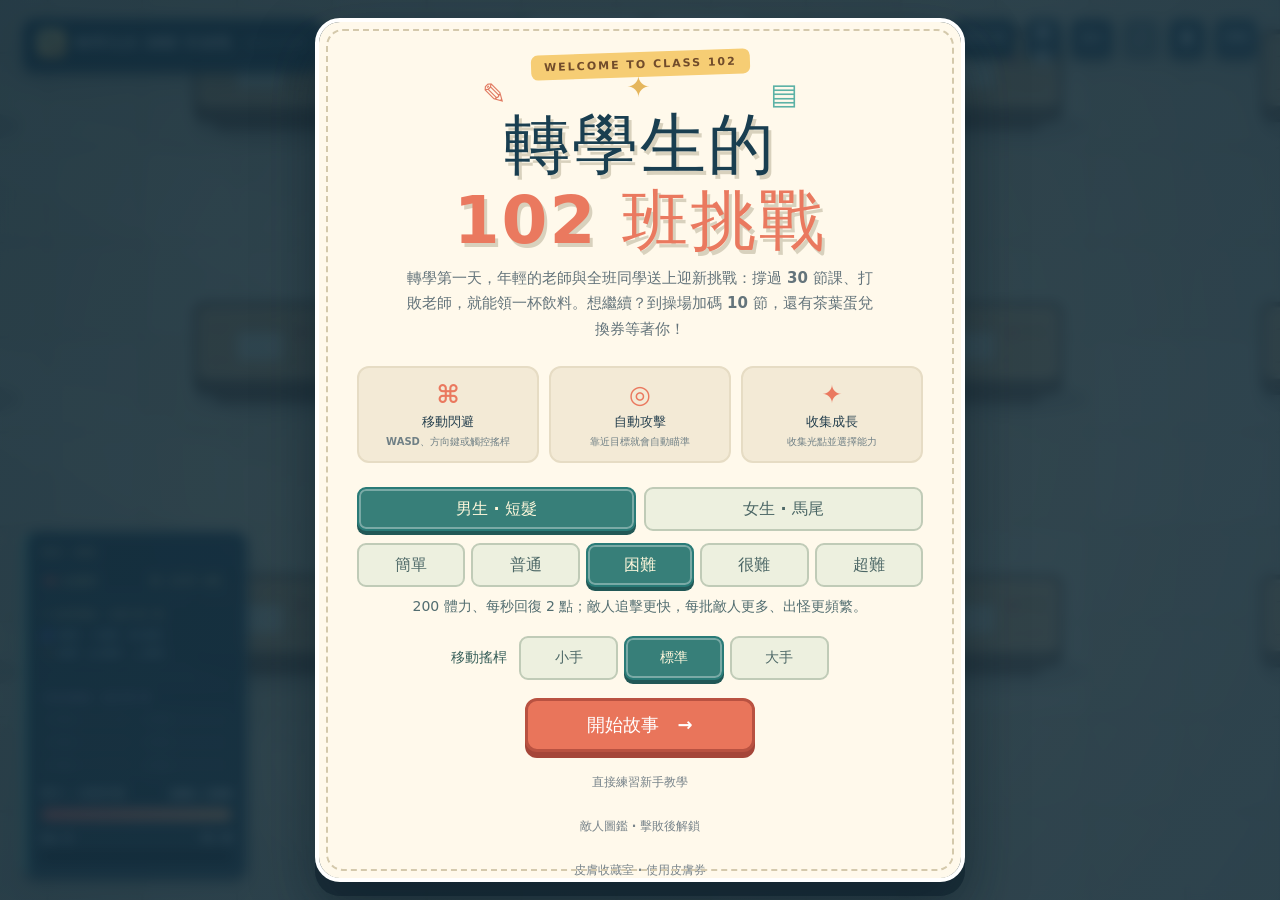
==== commit 2a3f1911: "Add talent passives and collectible tool skins" ====
--- a/index.html
+++ b/index.html
@@ -4,18 +4,18 @@
   <meta charset="utf-8">
   <meta name="viewport" content="width=device-width, initial-scale=1, viewport-fit=cover">
   <meta name="theme-color" content="#172b3c">
-  <title>下課生存戰｜國中 102 班</title>
+  <title>轉學生的 102 班挑戰</title>
   <link rel="stylesheet" href="style.css">
   <link rel="stylesheet" href="story.css">
   <link rel="stylesheet" href="tools.css">
   <link rel="stylesheet" href="polish.css">
 </head>
 <body>
-  <main id="game-shell" aria-label="下課生存戰遊戲">
+  <main id="game-shell" aria-label="轉學生的 102 班挑戰遊戲">
     <canvas id="game" aria-label="教室生存遊戲畫面"></canvas>
 
     <div class="topbar">
-      <div class="brand"><span class="brand-icon">✎</span><span>下課生存戰</span><small>國中 102 班</small></div>
+      <div class="brand"><span class="brand-icon">✎</span><span>轉學生的 102 班挑戰</span><small>迎新生存遊戲</small></div>
       <div class="hud-center">
         <div class="timer-box"><span id="lesson-label" class="hud-label">第 1 / 30 節</span><strong id="timer">00:30</strong><div class="lesson-progress" aria-hidden="true"><div id="lesson-fill"></div></div></div>
         <div class="wave-box"><span id="wave-label" class="hud-label">距離領飲料</span><strong id="wave">15:00</strong></div>
@@ -25,6 +25,7 @@
 
     <div class="status-panel">
       <div id="difficulty-indicator" class="difficulty-indicator">難度：困難</div>
+      <div class="status-row skin-ticket-row"><span>🎟️ 皮膚券</span><strong id="skin-ticket-count">0（本局 +0）</strong></div>
       <div class="loadout"><span id="loadout-label">✎ 鉛筆揮砍 · 道具 0 / 6</span><strong id="weapon-levels">🫐 0/5　⌖ 0/5　✹ 0/5<br>🏹 0/5　▰ 0/5　△ 0/5</strong></div>
       <div id="secret-tool" class="secret-tool" hidden>🤝 隱藏道具：大家的團結</div>
       <div class="talent-loadout"><span id="talent-label">天賦 0 / 6</span><div id="talent-slots" class="talent-slots"></div></div>
@@ -74,20 +75,22 @@
         <li>第 10 節：瓶蓋收藏家丟出的瓶蓋會從課桌和牆壁反彈，5 秒後消失。</li>
         <li>第 20 節：雙人單車隊，一人衝撞、一人丟輪胎；一人倒下就觸發劇情，兩人都倒下才結束 Boss 戰。</li>
         <li>課桌和講桌是實體障礙，會擋住你、敵人和敵方攻擊；沿著走道移動，也能利用桌子掩護。</li>
-        <li>第 30 節：最終 Boss 是程式老師。看準程式碼預告線避開射擊與錯誤碼彈幕；打敗老師、撐到鐘響可領飲料，之後可加碼 10 節挑戰茶葉蛋兌換券。</li>
+        <li>第 30 節：最終 Boss 是程式老師。看準每輪程式碼預告線，閃開衝刺與錯誤碼彈幕；半血後老師會重新鎖定，連續施放兩輪程式碼。打敗老師、撐到鐘響可領飲料，之後可加碼 10 節挑戰茶葉蛋兌換券。</li>
         <li>Boss 登場時場上小怪與敵方投射物、陷阱消失；Boss 戰暫停課節計時與小怪生成。整組 Boss 擊敗後恢復倒數。</li>
         <li>Boss 半血後會暴走，加快攻擊；看到蓄力方向先閃避，再找空檔反擊。</li>
         <li>先撿起並裝備 6 個不同道具，天賦才會出現在升級選項；天賦最多 6 個。鉛筆另外保留，每種工具最多 5 級。</li>
+        <li>6 個道具都升到 5 級、6 個天賦都撿齊後，往後每次升級會增加 2 點生命上限並回復 2 點體力。</li>
+        <li>每完成一節課可得 1 張皮膚券；累積後可在皮膚收藏室花 1 張，隨機抽取一款尚未擁有的道具皮膚。皮膚只改變外觀。</li>
       </ul>
       <div class="tutorial-actions"><button id="tutorial-next" type="button" hidden>我準備好了 →</button><button id="skip-tutorial" type="button">跳過教學，開始挑戰</button></div>
     </div>
 
     <section id="start-screen" class="overlay visible" aria-labelledby="start-title">
       <div class="hero-card">
-        <div class="hero-badge">SURVIVE THE SCHOOL DAY</div>
+        <div class="hero-badge">WELCOME TO CLASS 102</div>
         <div class="hero-doodles"><span>✎</span><span>✦</span><span>▤</span></div>
-        <h1 id="start-title">下課<span>生存戰</span></h1>
-        <p class="hero-subtitle">轉學第一天，老師和同學給你一個驚喜：與同學們的方塊戰鬥造型交手，最後挑戰會寫程式的老師。撐過 30 節領飲料，再加碼 10 節可贏茶葉蛋兌換券！</p>
+        <h1 id="start-title">轉學生的<br><span>102 班挑戰</span></h1>
+        <p class="hero-subtitle">轉學第一天，年輕的老師與全班同學送上迎新挑戰：撐過 30 節課、打敗老師，就能領一杯飲料。想繼續？到操場加碼 10 節，還有茶葉蛋兌換券等著你！</p>
         <div class="how-to">
           <div><span class="how-icon">⌘</span><strong>移動閃避</strong><small>WASD、方向鍵或觸控搖桿</small></div>
           <div><span class="how-icon">◎</span><strong>自動攻擊</strong><small>靠近目標就會自動瞄準</small></div>
@@ -96,9 +99,11 @@
         <div class="difficulty-picker" role="group" aria-label="選擇主角"><button id="character-boy" type="button" class="selected" aria-pressed="true">男生 · 短髮</button><button id="character-girl" type="button" aria-pressed="false">女生 · 馬尾</button></div>
         <div class="difficulty-picker difficulty-options" role="group" aria-label="選擇遊戲難度"><button id="difficulty-easy" type="button" aria-pressed="false">簡單</button><button id="difficulty-normal" type="button" aria-pressed="false">普通</button><button id="difficulty-hard" type="button" class="selected" aria-pressed="true">困難</button><button id="difficulty-very-hard" type="button" aria-pressed="false">很難</button><button id="difficulty-ultra-hard" type="button" aria-pressed="false">超難</button></div>
         <p id="difficulty-description" class="difficulty-description" aria-live="polite"></p>
+        <div class="joystick-size-picker" role="group" aria-label="觸控搖桿大小"><span>移動搖桿</span><div><button id="joystick-size-small" type="button" aria-pressed="false">小手</button><button id="joystick-size-standard" type="button" class="selected" aria-pressed="true">標準</button><button id="joystick-size-large" type="button" aria-pressed="false">大手</button></div></div>
         <button id="start-btn" class="primary-btn">開始故事 <span>→</span></button>
         <button id="practice-btn" class="secondary-btn">直接練習新手教學</button>
         <button id="start-bestiary-btn" class="secondary-btn">敵人圖鑑 · 擊敗後解鎖</button>
+        <button id="start-skins-btn" class="secondary-btn">皮膚收藏室 · 使用皮膚券</button>
         <button id="quick-start-btn" class="secondary-btn">已熟悉操作，直接挑戰</button>
         <p class="microcopy">30 節領飲料 · 可加碼 10 節 · 每節 30 秒 · 支援倍速</p>
       </div>
@@ -146,7 +151,9 @@
         <details class="loadout-guide-panel" open><summary>我的裝備與進化條件</summary><div id="loadout-guide"></div></details>
         <details class="story-journal"><summary>102 班劇情回顧</summary><div id="pause-story-log"></div></details>
         <div class="cheat-panel"><label for="cheat-input">密技</label><div class="cheat-controls"><input id="cheat-input" type="text" autocomplete="off" spellcheck="false" placeholder="輸入密技"><button id="cheat-submit" type="button">啟動</button></div><small id="cheat-status" role="status">輸入後按「啟動」；每個密技每局可用一次。</small></div>
+        <div class="joystick-size-picker" role="group" aria-label="觸控搖桿大小"><span>移動搖桿</span><div><button id="pause-joystick-size-small" type="button" aria-pressed="false">小手</button><button id="pause-joystick-size-standard" type="button" class="selected" aria-pressed="true">標準</button><button id="pause-joystick-size-large" type="button" aria-pressed="false">大手</button></div></div>
         <button id="pause-bestiary-btn" class="secondary-btn">查看敵人圖鑑</button>
+        <button id="pause-skins-btn" class="secondary-btn">皮膚收藏室 · 抽道具皮膚</button>
         <button id="resume-btn" class="primary-btn">繼續遊戲 <span>→</span></button>
         <button id="pause-restart-btn" class="secondary-btn">重新開始</button>
         <button id="pause-menu-btn" class="secondary-btn">結束本局，回主選單</button>
@@ -157,10 +164,11 @@
       <div class="modal-card end-modal reward-modal">
         <div class="modal-kicker">30 節課達成！</div>
         <h2 id="reward-title">老師的飲料到手了！</h2>
-        <p>老師把一杯飲料遞給你，同學們齊聲歡呼。班長拿出另一張獎券：「新同學，還想再撐 10 節課嗎？」</p>
-        <div class="reward-prizes"><span>🥤 飲料：已獲得</span><span>🥚 茶葉蛋兌換券：再撐 10 節</span></div>
+        <p>老師把一杯飲料遞給你，同學們齊聲歡呼。你可以今天放學，或自己選擇到操場加碼 10 節；操場沒有課桌掩護，撐過第 40 節就能拿到茶葉蛋兌換券！</p>
+        <div class="reward-prizes"><span>🥤 飲料：已獲得</span><span>🥚 茶葉蛋兌換券：再撐 10 節</span><span id="reward-skin-tickets">🎟️ 本局獲得 30 張皮膚券</span></div>
+        <button id="reward-skins-btn" class="secondary-btn">到皮膚收藏室抽獎</button>
         <button id="claim-drink-btn" class="primary-btn">領飲料，今天放學 <span>→</span></button>
-        <button id="accept-bonus-btn" class="secondary-btn">加碼 10 節，挑戰茶葉蛋兌換券</button>
+        <button id="accept-bonus-btn" class="secondary-btn">去操場加碼 10 節，挑戰茶葉蛋兌換券</button>
       </div>
     </section>
 
@@ -168,10 +176,23 @@
       <div class="modal-card bestiary-modal">
         <div class="modal-kicker">102 班 · 敵人記錄</div>
         <h2 id="bestiary-title">敵人圖鑑</h2>
-        <p id="bestiary-progress" role="status">已解鎖 0 / 23</p>
-        <p>擊敗對應敵人至少 1 隻，就能查看招式與應對方式。進度會保存在這台裝置。</p>
+        <p id="bestiary-progress" role="status">已解鎖 0 / 25</p>
+        <p>擊敗對應敵人至少 1 隻，就能查看專屬招式圖與應對方式。進度會保存在這台裝置。</p>
         <div id="bestiary-list" class="bestiary-list"></div>
         <button id="bestiary-close-btn" class="primary-btn">返回 <span>→</span></button>
+      </div>
+    </section>
+
+    <section id="skin-screen" class="overlay" aria-labelledby="skin-title">
+      <div class="modal-card skin-modal">
+        <div class="modal-kicker">CLASS 102 COLLECTION</div>
+        <h2 id="skin-title">道具皮膚收藏室</h2>
+        <p id="skin-balance" role="status">皮膚券 0 張 · 已收藏 0 / 12</p>
+        <p>每次使用 1 張皮膚券，隨機抽到一款尚未擁有的皮膚；抽到後會自動套用在對應道具上，攻擊能力不變。</p>
+        <button id="skin-draw-btn" type="button" class="primary-btn">🎟️ 抽一款皮膚</button>
+        <p id="skin-result" class="skin-result" role="status">完成課節就能獲得皮膚券。</p>
+        <div id="skin-list" class="skin-list"></div>
+        <button id="skin-close-btn" class="secondary-btn">返回遊戲</button>
       </div>
     </section>
 
@@ -182,9 +203,11 @@
         <p id="end-description"></p>
         <div class="ending-art" aria-hidden="true"><canvas id="ending-canvas" width="900" height="300"></canvas></div>
         <p id="end-epilogue" class="end-epilogue"></p>
+        <p id="end-skin-tickets" class="end-skin-tickets">🎟️ 本局獲得 0 張皮膚券</p>
         <details class="story-journal"><summary>102 班劇情回顧</summary><div id="end-story-log"></div></details>
         <div class="result-stats"><div><strong id="result-time">00:00</strong><span>課程進度</span></div><div><strong id="result-kills">0</strong><span>擊退敵人</span></div><div><strong id="result-level">1</strong><span>達到等級</span></div></div>
         <button id="restart-btn" class="primary-btn">再玩一局 <span>↻</span></button>
+        <button id="end-skins-btn" class="secondary-btn">到皮膚收藏室抽獎</button>
         <button id="end-menu-btn" class="secondary-btn">回主選單選擇難度</button>
       </div>
     </section>
--- a/polish.css
+++ b/polish.css
@@ -41,6 +41,15 @@
 .difficulty-picker button.selected { border-color: #297b77; background: #377f79; color: #fff8dc; box-shadow: inset 0 0 0 2px #ffffff40; }
 .difficulty-description { margin-bottom: 18px; font-size: 14px; color: #526d70; line-height: 1.6; }
 .difficulty-indicator { margin-bottom: 7px; color: #efd298; font-size: 11px; font-weight: 900; }
+.joystick-size-picker { display: flex; flex-wrap: wrap; align-items: center; justify-content: center; gap: 8px 12px; margin: 8px 0 18px; color: #365e59; font-size: 14px; font-weight: 900; }
+.joystick-size-picker > div { display: flex; flex: 1 1 230px; max-width: 310px; gap: 6px; }
+.joystick-size-picker button { flex: 1; min-height: 44px; padding: 7px 9px; border: 2px solid #c0cbb7; border-radius: 9px; background: #edf0df; color: #4c6766; font: inherit; cursor: pointer; }
+.joystick-size-picker button.selected { border-color: #297b77; background: #377f79; color: #fff8dc; box-shadow: inset 0 0 0 2px #ffffff55, 0 4px 0 #215856; }
+.joystick { width: 132px; height: 132px; }
+.joystick:after { inset: 24%; }
+.joystick #stick { left: 32%; top: 32%; width: 36%; height: 36%; }
+#game-shell.joystick-small .joystick { width: 108px; height: 108px; }
+#game-shell.joystick-large .joystick { width: 164px; height: 164px; }
 /* Give the classroom HUD a clearer hierarchy against the brighter floor. */
 .brand, #kill-count, .icon-btn, .status-panel { background: #173447ee; border-color: #e2e9dc50; box-shadow: 0 5px 0 #0b1c2bb3, 0 10px 22px #19373d36; }
 .brand-icon { background: linear-gradient(140deg, #ffeb9a, #edb85d); box-shadow: inset 0 -3px 0 #b47c41; }
@@ -119,3 +128,20 @@
 .move-art-scroll { max-width: 100%; overflow-x: auto; margin-top: 10px; }
 .move-art-scroll img { display: block; width: 800px; max-width: none; height: 280px; border-radius: 8px; }
 @media (max-width: 650px) { .bestiary-list { grid-template-columns: 1fr; } .bestiary-modal { max-height: 94dvh; } }
+.skin-ticket-row { margin: 5px 0 10px; padding: 6px 2px; border-bottom: 1px solid #ffffff36; color: #ffe5a2; }
+.skin-ticket-row strong { font-size: 12px; }
+.upgrade-card .talent-passive { display: block; margin-top: 7px; color: #326d69; font-weight: 900; }
+.skin-modal { width: min(840px, 96vw); max-height: 92dvh; overflow-y: auto; text-align: center; }
+.skin-modal h2 { margin-bottom: 6px; }
+.skin-modal > p { line-height: 1.55; }
+.skin-modal .primary-btn:disabled { opacity: .55; cursor: default; box-shadow: none; }
+.skin-result, .end-skin-tickets { padding: 9px 12px; border-radius: 9px; background: #e8f2e2; color: #325b54; font-weight: 900; }
+.skin-list { display: grid; grid-template-columns: repeat(3, minmax(0, 1fr)); gap: 10px; margin: 15px 0; text-align: left; }
+.skin-entry { display: flex; align-items: center; gap: 9px; min-width: 0; padding: 7px; border: 2px solid #c0cec6; border-radius: 11px; background: #f0f2e9; }
+.skin-entry.owned { border-color: #7fb7a2; background: #e7f5e8; }
+.skin-entry canvas { flex: 0 0 70px; width: 70px; height: 62px; }
+.skin-entry strong, .skin-entry small { display: block; }
+.skin-entry strong { color: #274d52; font-size: 13px; }
+.skin-entry small { color: #698079; font-size: 11px; }
+@media (max-width: 650px) { .skin-list { grid-template-columns: repeat(2, minmax(0, 1fr)); } }
+@media (max-width: 410px) { .skin-list { grid-template-columns: 1fr; } }
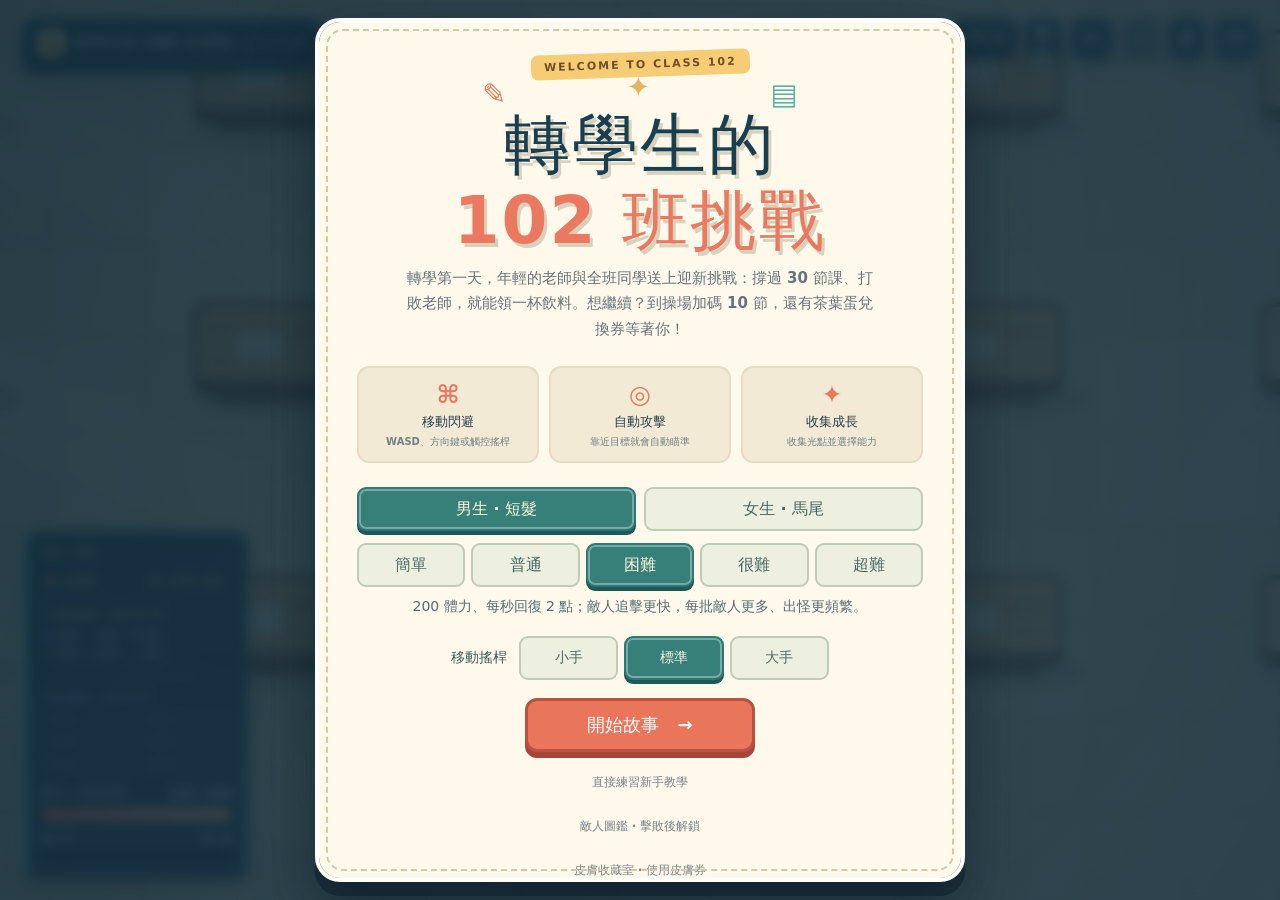
==== commit 4a521b73: "Add remaining classmate chats and polish gameplay" ====
--- a/index.html
+++ b/index.html
@@ -104,6 +104,7 @@
         <button id="practice-btn" class="secondary-btn">直接練習新手教學</button>
         <button id="start-bestiary-btn" class="secondary-btn">敵人圖鑑 · 擊敗後解鎖</button>
         <button id="start-skins-btn" class="secondary-btn">皮膚收藏室 · 使用皮膚券</button>
+        <button id="start-shop-btn" class="secondary-btn">🏪 102 班福利社</button>
         <button id="quick-start-btn" class="secondary-btn">已熟悉操作，直接挑戰</button>
         <p class="microcopy">30 節領飲料 · 可加碼 10 節 · 每節 30 秒 · 支援倍速</p>
       </div>
@@ -154,6 +155,7 @@
         <div class="joystick-size-picker" role="group" aria-label="觸控搖桿大小"><span>移動搖桿</span><div><button id="pause-joystick-size-small" type="button" aria-pressed="false">小手</button><button id="pause-joystick-size-standard" type="button" class="selected" aria-pressed="true">標準</button><button id="pause-joystick-size-large" type="button" aria-pressed="false">大手</button></div></div>
         <button id="pause-bestiary-btn" class="secondary-btn">查看敵人圖鑑</button>
         <button id="pause-skins-btn" class="secondary-btn">皮膚收藏室 · 抽道具皮膚</button>
+        <button id="pause-shop-btn" class="secondary-btn">🏪 福利社 · 補給與皮膚</button>
         <button id="resume-btn" class="primary-btn">繼續遊戲 <span>→</span></button>
         <button id="pause-restart-btn" class="secondary-btn">重新開始</button>
         <button id="pause-menu-btn" class="secondary-btn">結束本局，回主選單</button>
@@ -167,6 +169,7 @@
         <p>老師把一杯飲料遞給你，同學們齊聲歡呼。你可以今天放學，或自己選擇到操場加碼 10 節；操場沒有課桌掩護，撐過第 40 節就能拿到茶葉蛋兌換券！</p>
         <div class="reward-prizes"><span>🥤 飲料：已獲得</span><span>🥚 茶葉蛋兌換券：再撐 10 節</span><span id="reward-skin-tickets">🎟️ 本局獲得 30 張皮膚券</span></div>
         <button id="reward-skins-btn" class="secondary-btn">到皮膚收藏室抽獎</button>
+        <button id="reward-shop-btn" class="secondary-btn">到福利社逛逛</button>
         <button id="claim-drink-btn" class="primary-btn">領飲料，今天放學 <span>→</span></button>
         <button id="accept-bonus-btn" class="secondary-btn">去操場加碼 10 節，挑戰茶葉蛋兌換券</button>
       </div>
@@ -187,12 +190,34 @@
       <div class="modal-card skin-modal">
         <div class="modal-kicker">CLASS 102 COLLECTION</div>
         <h2 id="skin-title">道具皮膚收藏室</h2>
-        <p id="skin-balance" role="status">皮膚券 0 張 · 已收藏 0 / 12</p>
-        <p>每次使用 1 張皮膚券，隨機抽到一款尚未擁有的皮膚；抽到後會自動套用在對應道具上，攻擊能力不變。</p>
-        <button id="skin-draw-btn" type="button" class="primary-btn">🎟️ 抽一款皮膚</button>
+        <p id="skin-balance" role="status">皮膚券 0 張 · 已收藏 0 / 60</p>
+        <p>每個道具各有 5 款皮膚。單抽花 1 張，十連抽花 10 張，且不會抽到重複皮膚；抽到後自動套用，也能切換收藏。皮膚會改變道具與攻擊特效，不影響傷害數值。皮膚收藏只在這次開啟遊戲期間有效，重新開啟會清空。</p>
+        <p class="skin-odds">抽取機率：普通 55% · 稀有 28% · 史詩 12% · 傳說 4% · 神話 1%。某稀有度抽齊後，機率會在其他尚有皮膚的稀有度中重新分配。</p>
+        <div id="skin-draw-stage" class="skin-draw-stage" aria-live="polite"><div class="skin-draw-orbit" aria-hidden="true">✦　✧　✦</div><canvas id="skin-reveal-canvas" width="130" height="110" aria-label="抽取結果預覽"></canvas><strong id="skin-reveal-title">等待抽取</strong><small id="skin-reveal-rarity">每張券抽一款新外觀</small></div>
+        <div class="skin-draw-actions"><button id="skin-draw-btn" type="button" class="primary-btn">🎟️ 抽一款皮膚</button><button id="skin-draw-ten-btn" type="button" class="secondary-btn">🎟️ 10 張十連抽</button></div>
+        <div id="skin-draw-results" class="skin-draw-results" aria-live="polite"></div>
         <p id="skin-result" class="skin-result" role="status">完成課節就能獲得皮膚券。</p>
+        <div id="skin-tool-tabs" class="skin-tool-tabs" role="tablist" aria-label="選擇道具查看皮膚"></div>
         <div id="skin-list" class="skin-list"></div>
         <button id="skin-close-btn" class="secondary-btn">返回遊戲</button>
+      </div>
+    </section>
+
+    <section id="shop-screen" class="overlay" aria-labelledby="shop-title">
+      <div class="modal-card shop-modal">
+        <div class="modal-kicker">102 班 · 課間福利社</div>
+        <canvas id="shop-clerk" width="150" height="130" aria-label="綁金色緞帶並拿著班級筆記的女班長"></canvas>
+        <h2 id="shop-title">班長的福利社 🏪</h2>
+        <p id="shop-balance" role="status">皮膚券 0 張</p>
+        <p>每完成一節課可拿到一張皮膚券。暫停時可買麵包、飯糰等補給，或直接選購道具皮膚。第 30 節的飲料與加碼獎勵仍要靠挑戰取得。直購皮膚重新開啟遊戲後也會清空。</p>
+        <p id="shop-message" class="skin-result" role="status">班長：歡迎光臨，慢慢挑！</p>
+        <h3>課間補給 · 僅在遊戲暫停時使用</h3>
+        <div id="shop-supplies" class="shop-grid"></div>
+        <h3>指定皮膚直購</h3>
+        <p class="skin-odds">普通 4 張 · 稀有 8 張 · 史詩 16 張 · 傳說 30 張 · 神話 55 張。購買後立即收藏並套用。</p>
+        <div id="shop-tool-tabs" class="skin-tool-tabs" role="tablist" aria-label="選擇要購買皮膚的道具"></div>
+        <div id="shop-skins" class="shop-grid"></div>
+        <button id="shop-close-btn" class="secondary-btn">返回</button>
       </div>
     </section>
 
@@ -201,6 +226,11 @@
         <div id="end-kicker" class="modal-kicker">GAME OVER</div>
         <h2 id="end-title">再試一次！</h2>
         <p id="end-description"></p>
+        <div id="victory-message" class="victory-message" role="note" hidden>
+          <strong>學號 151040 的同學</strong>
+          <p>「我們班號拿下所有比賽的冠軍，謝謝我們班的同學和老師。」</p>
+          <span>【感謝遊玩】</span>
+        </div>
         <div class="ending-art" aria-hidden="true"><canvas id="ending-canvas" width="900" height="300"></canvas></div>
         <p id="end-epilogue" class="end-epilogue"></p>
         <p id="end-skin-tickets" class="end-skin-tickets">🎟️ 本局獲得 0 張皮膚券</p>
@@ -208,6 +238,7 @@
         <div class="result-stats"><div><strong id="result-time">00:00</strong><span>課程進度</span></div><div><strong id="result-kills">0</strong><span>擊退敵人</span></div><div><strong id="result-level">1</strong><span>達到等級</span></div></div>
         <button id="restart-btn" class="primary-btn">再玩一局 <span>↻</span></button>
         <button id="end-skins-btn" class="secondary-btn">到皮膚收藏室抽獎</button>
+        <button id="end-shop-btn" class="secondary-btn">到福利社逛逛</button>
         <button id="end-menu-btn" class="secondary-btn">回主選單選擇難度</button>
       </div>
     </section>
--- a/polish.css
+++ b/polish.css
@@ -81,7 +81,11 @@
 @media (pointer: coarse) {
   .icon-btn, .speed-btn { min-width: 44px; min-height: 44px; }
   .secondary-btn, .text-btn, .chapter-dialogue button, .tutorial-panel button { min-height: 44px; }
-  .joystick { left: 50%; top: calc(50% + 12vh); bottom: auto; transform: translate(-50%, -50%); }
+  .joystick { left: max(16px, env(safe-area-inset-left)); top: auto; bottom: max(20px, env(safe-area-inset-bottom)); transform: none; }
+}
+@media (pointer: coarse) and (max-width: 520px) {
+  .joystick { max-width: 40vw; max-height: 40vw; }
+  .status-panel { width: min(38vw, 150px); }
 }
 @media (max-width: 650px) {
   .dialogue-story-canvas { max-height: 78px; }
@@ -136,12 +140,68 @@
 .skin-modal > p { line-height: 1.55; }
 .skin-modal .primary-btn:disabled { opacity: .55; cursor: default; box-shadow: none; }
 .skin-result, .end-skin-tickets { padding: 9px 12px; border-radius: 9px; background: #e8f2e2; color: #325b54; font-weight: 900; }
-.skin-list { display: grid; grid-template-columns: repeat(3, minmax(0, 1fr)); gap: 10px; margin: 15px 0; text-align: left; }
-.skin-entry { display: flex; align-items: center; gap: 9px; min-width: 0; padding: 7px; border: 2px solid #c0cec6; border-radius: 11px; background: #f0f2e9; }
-.skin-entry.owned { border-color: #7fb7a2; background: #e7f5e8; }
+.skin-odds { padding: 8px 10px; border-radius: 9px; background: #f0ead9; color: #63584e; font-size: 12px; }
+.skin-draw-stage { position: relative; display: grid; justify-items: center; gap: 3px; min-height: 173px; margin: 10px auto; padding: 8px; border: 3px solid #b7cfc2; border-radius: 16px; background: radial-gradient(circle, #fbfff1, #dcece5); overflow: hidden; }
+.skin-draw-stage canvas { width: 130px; height: 110px; }
+.skin-draw-stage strong { color: #294e52; font-size: 18px; }
+.skin-draw-stage small { color: #648278; font-weight: 900; }
+.skin-draw-orbit { position: absolute; margin-top: 34px; color: #efca73; font-size: 25px; pointer-events: none; }
+.skin-draw-stage.drawing { animation: skin-stage-pulse 1.4s ease-in-out both; }
+.skin-draw-stage.drawing .skin-draw-orbit { animation: skin-orbit 1.4s linear both; }
+.skin-draw-stage.drawing canvas { animation: skin-card-flip 1.4s ease-in-out both; }
+.skin-draw-stage.drawing strong, .skin-draw-stage.drawing small { visibility: hidden; }
+.skin-draw-stage.revealed { border-color: #8cbeb0; box-shadow: 0 0 18px #9fdac278; }
+.skin-draw-stage.revealed.rarity-epic { border-color: #ad90df; box-shadow: 0 0 24px #b592e099; }
+.skin-draw-stage.revealed.rarity-legendary { border-color: #e0b96b; box-shadow: 0 0 30px #f4d17bac; }
+.skin-draw-stage.revealed.rarity-mythic { border-color: #e790b7; box-shadow: 0 0 34px #eea4c7c4; }
+@keyframes skin-stage-pulse { 0%,100% { background: #e7f3e6; } 35%,72% { background: #e9dcf8; } }
+@keyframes skin-orbit { from { transform: rotate(0deg) scale(.8); } to { transform: rotate(720deg) scale(1.3); } }
+@keyframes skin-card-flip { 0%,45% { opacity: 0; transform: rotateY(90deg) scale(.45); } 70% { opacity: 1; transform: rotateY(360deg) scale(1.25); } 100% { opacity: 1; transform: rotateY(360deg) scale(1); } }
+.skin-tool-tabs { display: flex; gap: 6px; overflow-x: auto; padding: 7px 2px; scrollbar-width: thin; }
+.skin-tool-tab { flex: 0 0 auto; padding: 7px 10px; border: 2px solid #b6cbc3; border-radius: 9px; background: #f3f1e5; color: #325957; font-weight: 900; }
+.skin-tool-tab.selected { border-color: #448f83; background: #d6ede2; }
+.skin-list { display: grid; grid-template-columns: repeat(2, minmax(0, 1fr)); gap: 10px; margin: 10px 0 15px; text-align: left; }
+.skin-entry { display: flex; align-items: center; gap: 9px; min-width: 0; padding: 7px; border: 2px solid #c0cec6; border-radius: 11px; background: #f0f2e9; text-align: left; }
+.skin-entry.owned { background: #e7f5e8; cursor: pointer; }
+.skin-entry.locked { cursor: default; }
+.skin-entry.equipped { outline: 3px solid #6fb8a0; }
+.skin-entry.rarity-rare { border-color: #89c5e5; }
+.skin-entry.rarity-epic { border-color: #b99bdc; }
+.skin-entry.rarity-legendary { border-color: #e1bf76; }
+.skin-entry.rarity-mythic { border-color: #e9a6bf; }
 .skin-entry canvas { flex: 0 0 70px; width: 70px; height: 62px; }
 .skin-entry strong, .skin-entry small { display: block; }
 .skin-entry strong { color: #274d52; font-size: 13px; }
 .skin-entry small { color: #698079; font-size: 11px; }
-@media (max-width: 650px) { .skin-list { grid-template-columns: repeat(2, minmax(0, 1fr)); } }
-@media (max-width: 410px) { .skin-list { grid-template-columns: 1fr; } }
+.skin-entry .skin-rarity { color: #8b639b; font-weight: 900; }
+.skin-draw-actions { display: grid; grid-template-columns: repeat(2,minmax(0,1fr)); gap: 9px; }
+.skin-draw-actions button:disabled, .shop-card button:disabled { opacity: .55; cursor: default; }
+.skin-draw-results { display: grid; grid-template-columns: repeat(5,minmax(0,1fr)); gap: 6px; margin: 12px 0; }
+.skin-draw-results:empty { display: none; }
+.skin-draw-result { min-width: 0; padding: 5px; border: 2px solid #b9d1c6; border-radius: 9px; background: #f4f8ed; animation: skin-ten-reveal .45s ease-out both; }
+.skin-draw-result.rarity-rare { border-color: #8fc5e4; }.skin-draw-result.rarity-epic { border-color: #b99cdd; }.skin-draw-result.rarity-legendary { border-color: #e4bb63; }.skin-draw-result.rarity-mythic { border-color: #e99fc8; box-shadow: 0 0 12px #e99fc880; }
+.skin-draw-result canvas { display: block; width: min(100%,72px); height: 58px; margin: auto; }
+.skin-draw-result strong, .skin-draw-result small { display: block; overflow-wrap: anywhere; font-size: 11px; }
+.skin-draw-result small { color: #725c80; font-weight: 900; }
+@keyframes skin-ten-reveal { from { opacity: 0; transform: translateY(18px) rotateY(85deg) scale(.8); } to { opacity: 1; transform: translateY(0) rotateY(0) scale(1); } }
+.shop-modal { width: min(850px,96vw); max-height: 92dvh; overflow-y: auto; text-align: center; }
+.shop-modal #shop-clerk { display: block; width: 105px; height: 91px; margin: 2px auto -2px; border-radius: 50%; background: radial-gradient(circle,#f8eed8,#d9ebe0); }
+.shop-modal h3 { margin: 18px 0 9px; color: #315c55; text-align: left; }
+.shop-modal > p { line-height: 1.55; }
+.shop-grid { display: grid; grid-template-columns: repeat(3,minmax(0,1fr)); gap: 9px; text-align: left; }
+.shop-card { display: grid; justify-items: start; align-content: start; gap: 6px; min-width: 0; padding: 10px; border: 2px solid #c5d2bf; border-radius: 11px; background: #f3f5e9; }
+.shop-card canvas { width: 82px; height: 70px; justify-self: center; }
+.shop-card strong { color: #315951; font-size: 15px; }.shop-card small { color: #627b70; font-size: 12px; line-height: 1.4; }
+.shop-card button { width: 100%; margin-top: auto; padding: 7px; border: 0; border-radius: 8px; background: #4e9787; color: white; font-weight: 900; }
+.shop-card.rarity-epic { border-color: #b99cdd; }.shop-card.rarity-legendary { border-color: #e4bb63; }.shop-card.rarity-mythic { border-color: #e99fc8; }
+.shop-modal > #shop-close-btn { width: 100%; margin-top: 15px; }
+@media (max-width: 650px) { .skin-list { grid-template-columns: 1fr; } .skin-draw-stage { min-height: 160px; } }
+@media (max-width: 650px) { .skin-draw-results { grid-template-columns: repeat(2,minmax(0,1fr)); }.shop-grid { grid-template-columns: repeat(2,minmax(0,1fr)); }.skin-draw-actions { grid-template-columns: 1fr; } }
+@media (prefers-reduced-motion: reduce) { .skin-draw-stage.drawing, .skin-draw-stage.drawing .skin-draw-orbit, .skin-draw-stage.drawing canvas, .skin-draw-result { animation: none; } }
+.victory-message { margin: 12px 0; padding: 13px 16px; border: 2px solid #d6ae62; border-radius: 12px; background: linear-gradient(135deg,#fff7db,#e8f2df); box-shadow: 0 4px 0 #b9905b55; text-align: center; animation: story-heading-in .55s ease-out; }
+.victory-message[hidden] { display: none; }
+.victory-message strong { display: block; color: #805a31; font-size: 15px; }
+.victory-message p { margin: 7px 0; color: #315955; font-size: 18px; font-weight: 900; line-height: 1.55; }
+.victory-message span { display: block; color: #a46b3f; font-size: 19px; font-weight: 900; letter-spacing: 2px; }
+@media (max-width: 650px) { .victory-message { padding: 10px 12px; } .victory-message p { font-size: 16px; } }
+@media (prefers-reduced-motion: reduce) { .victory-message { animation: none; } }
